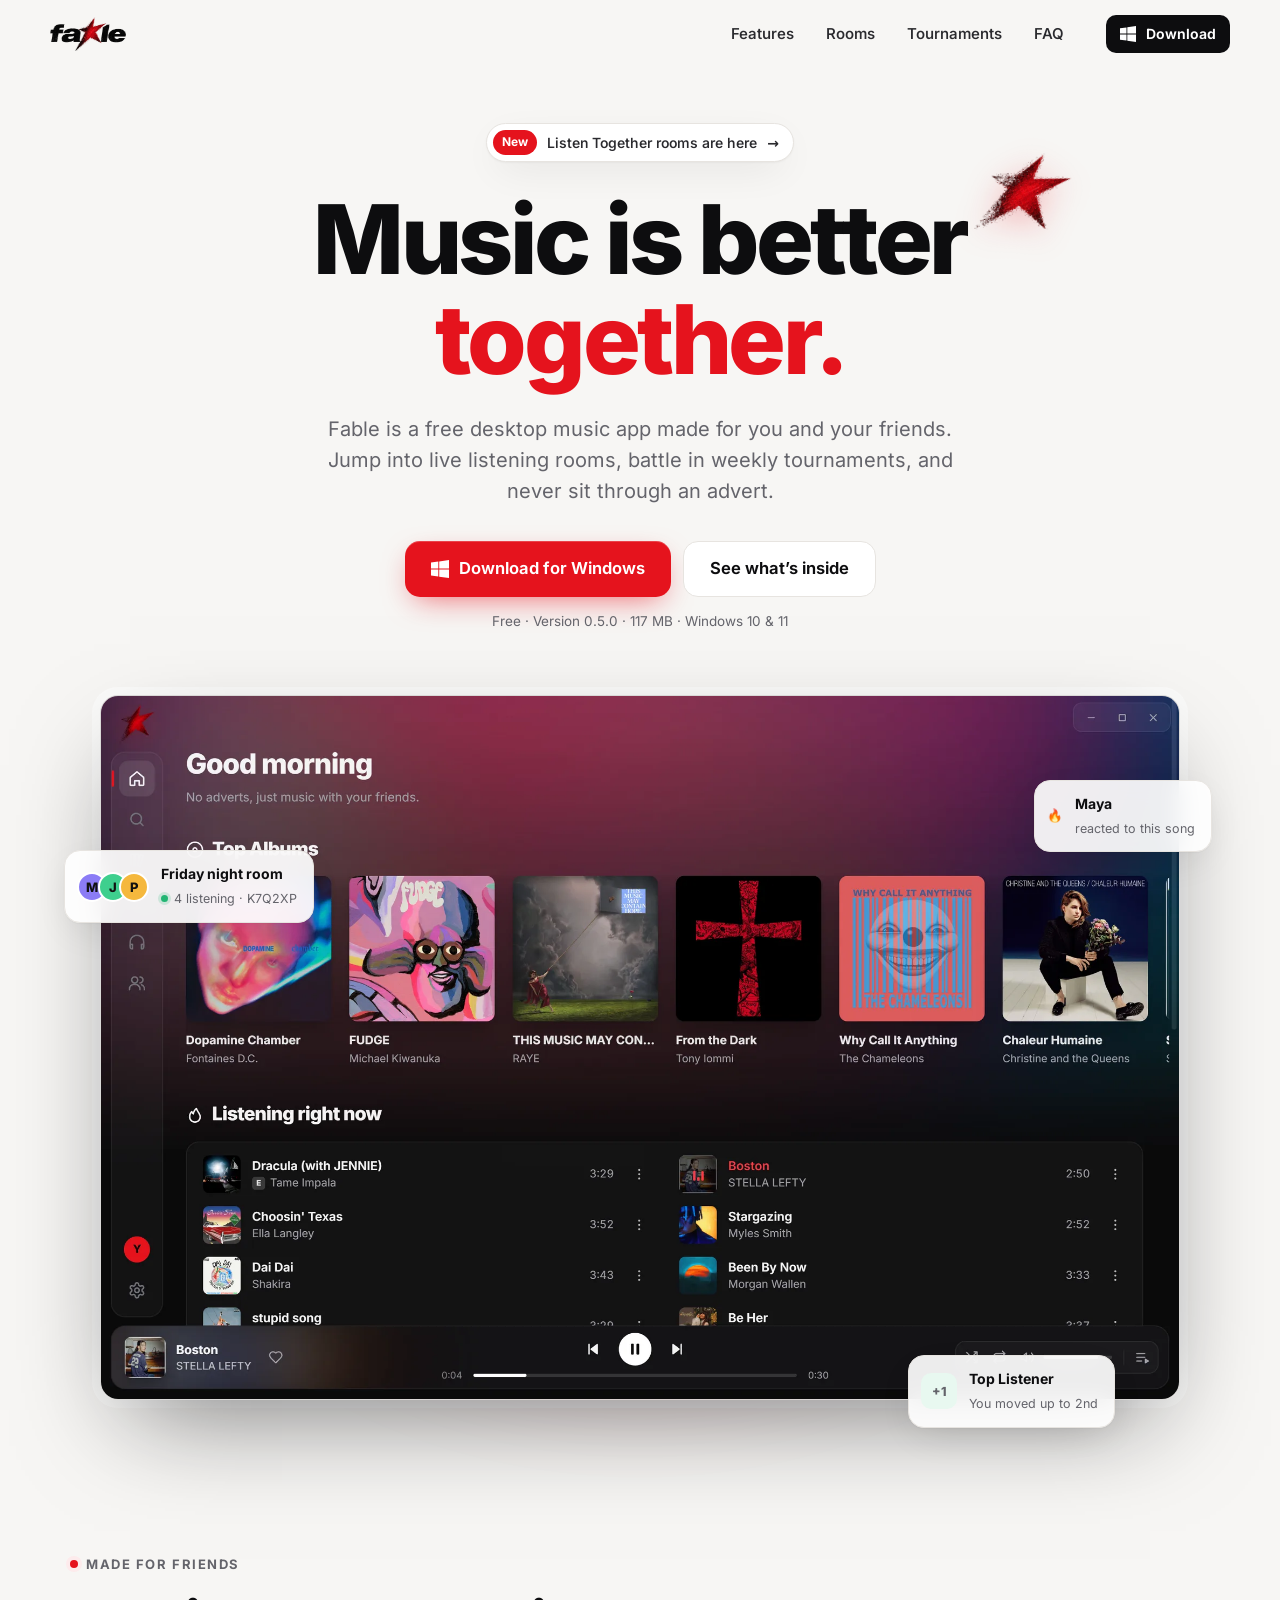
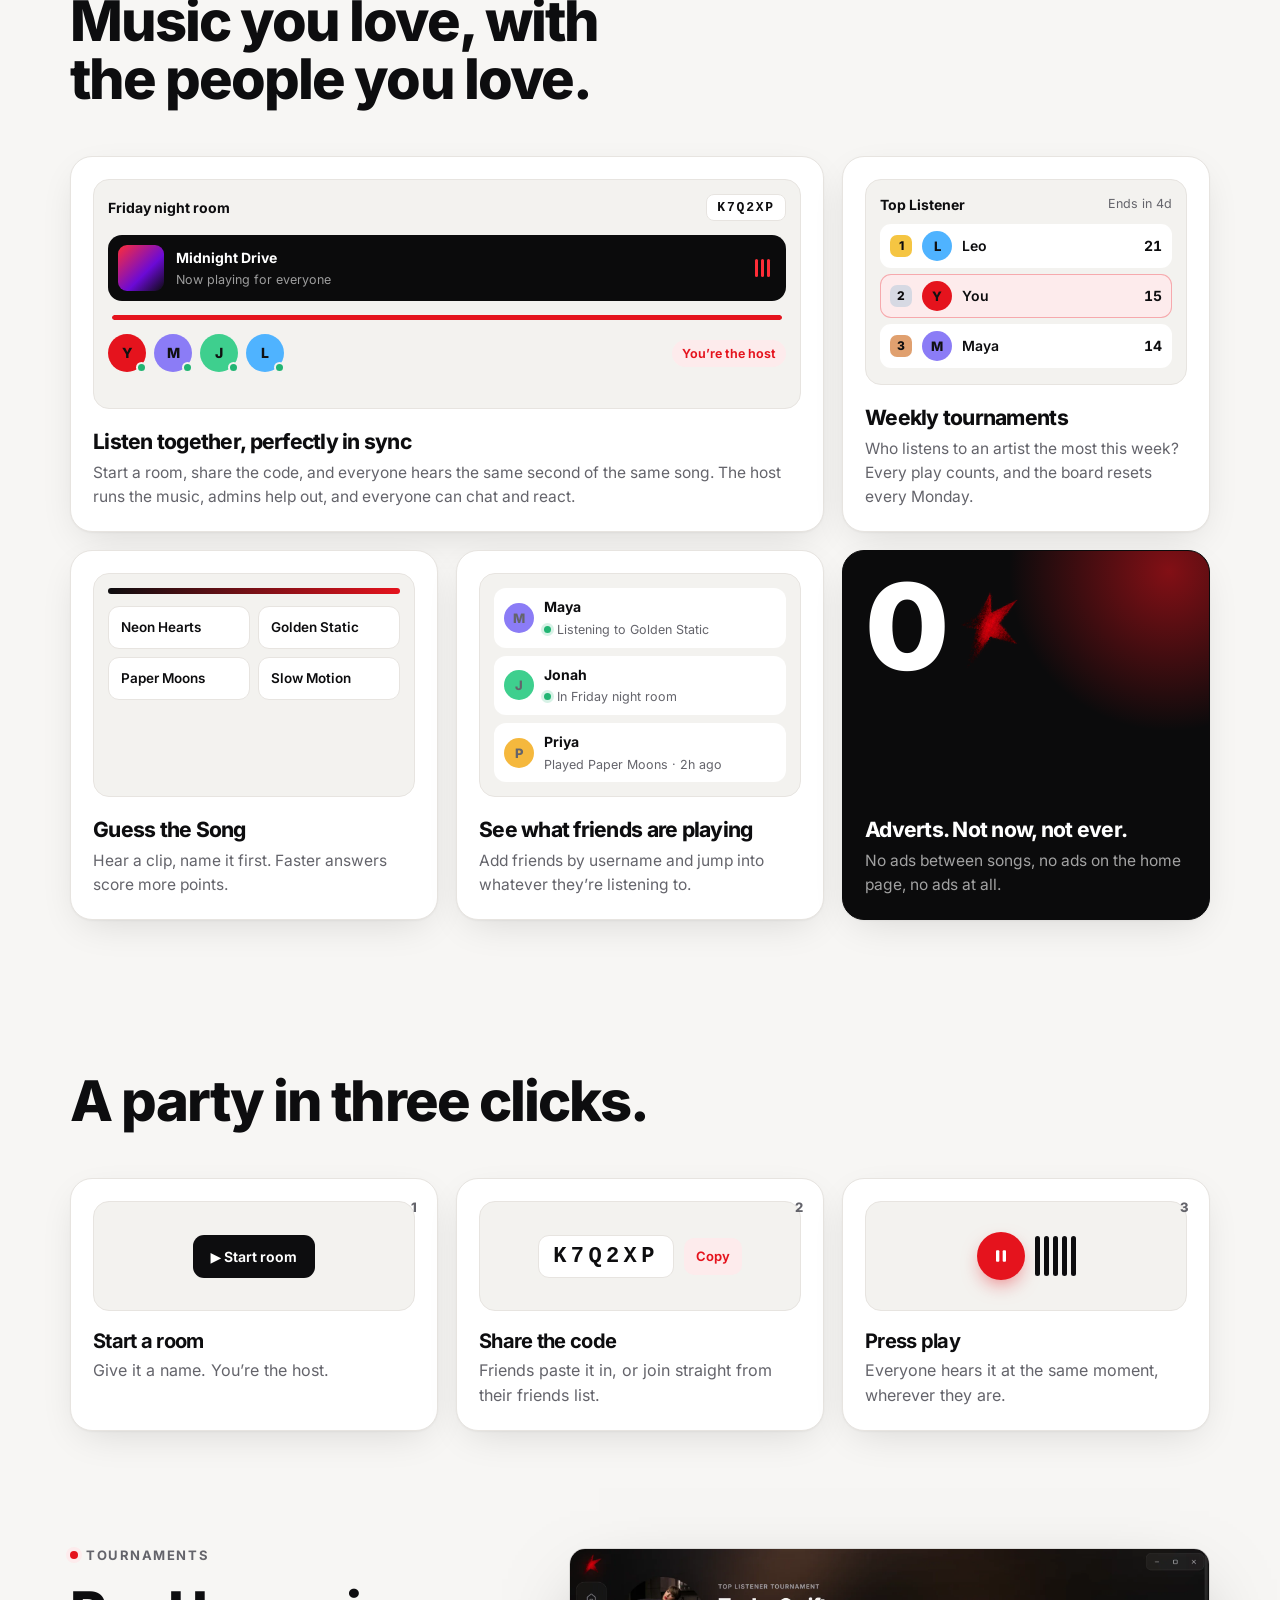
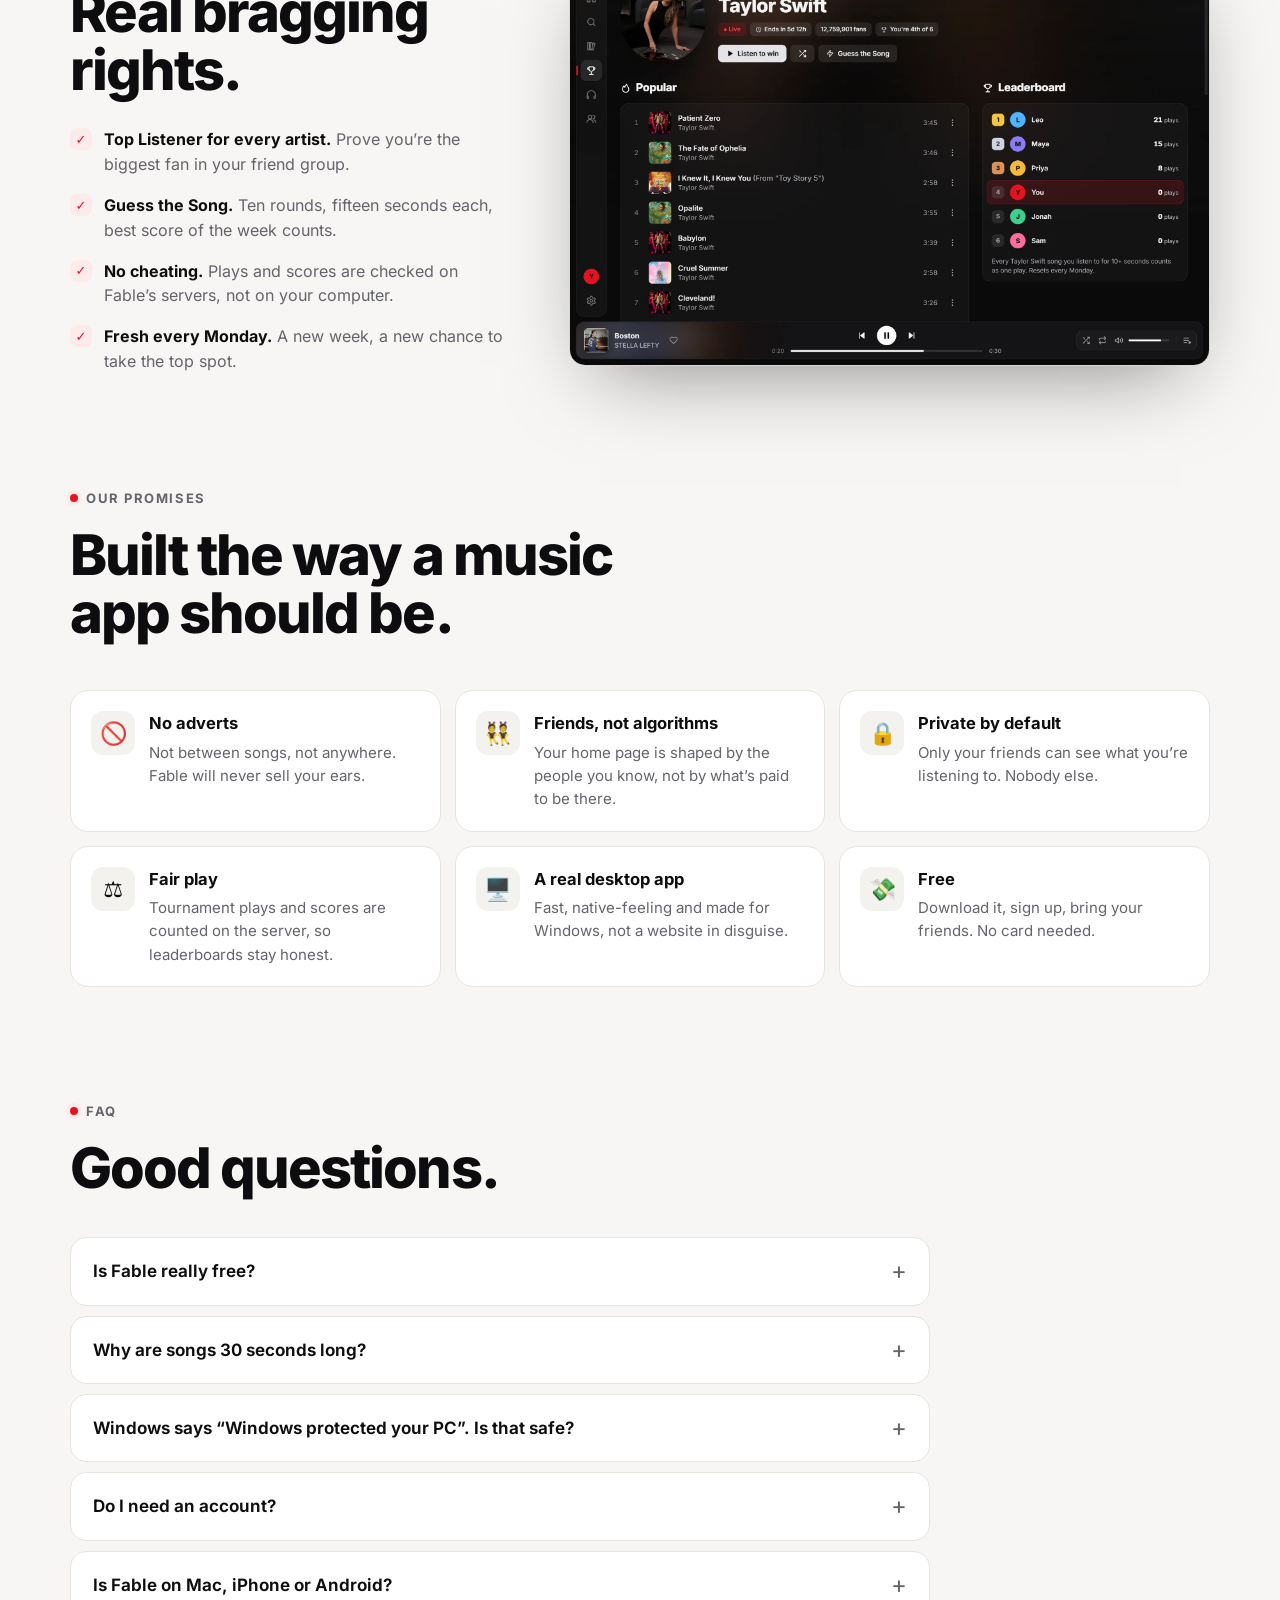
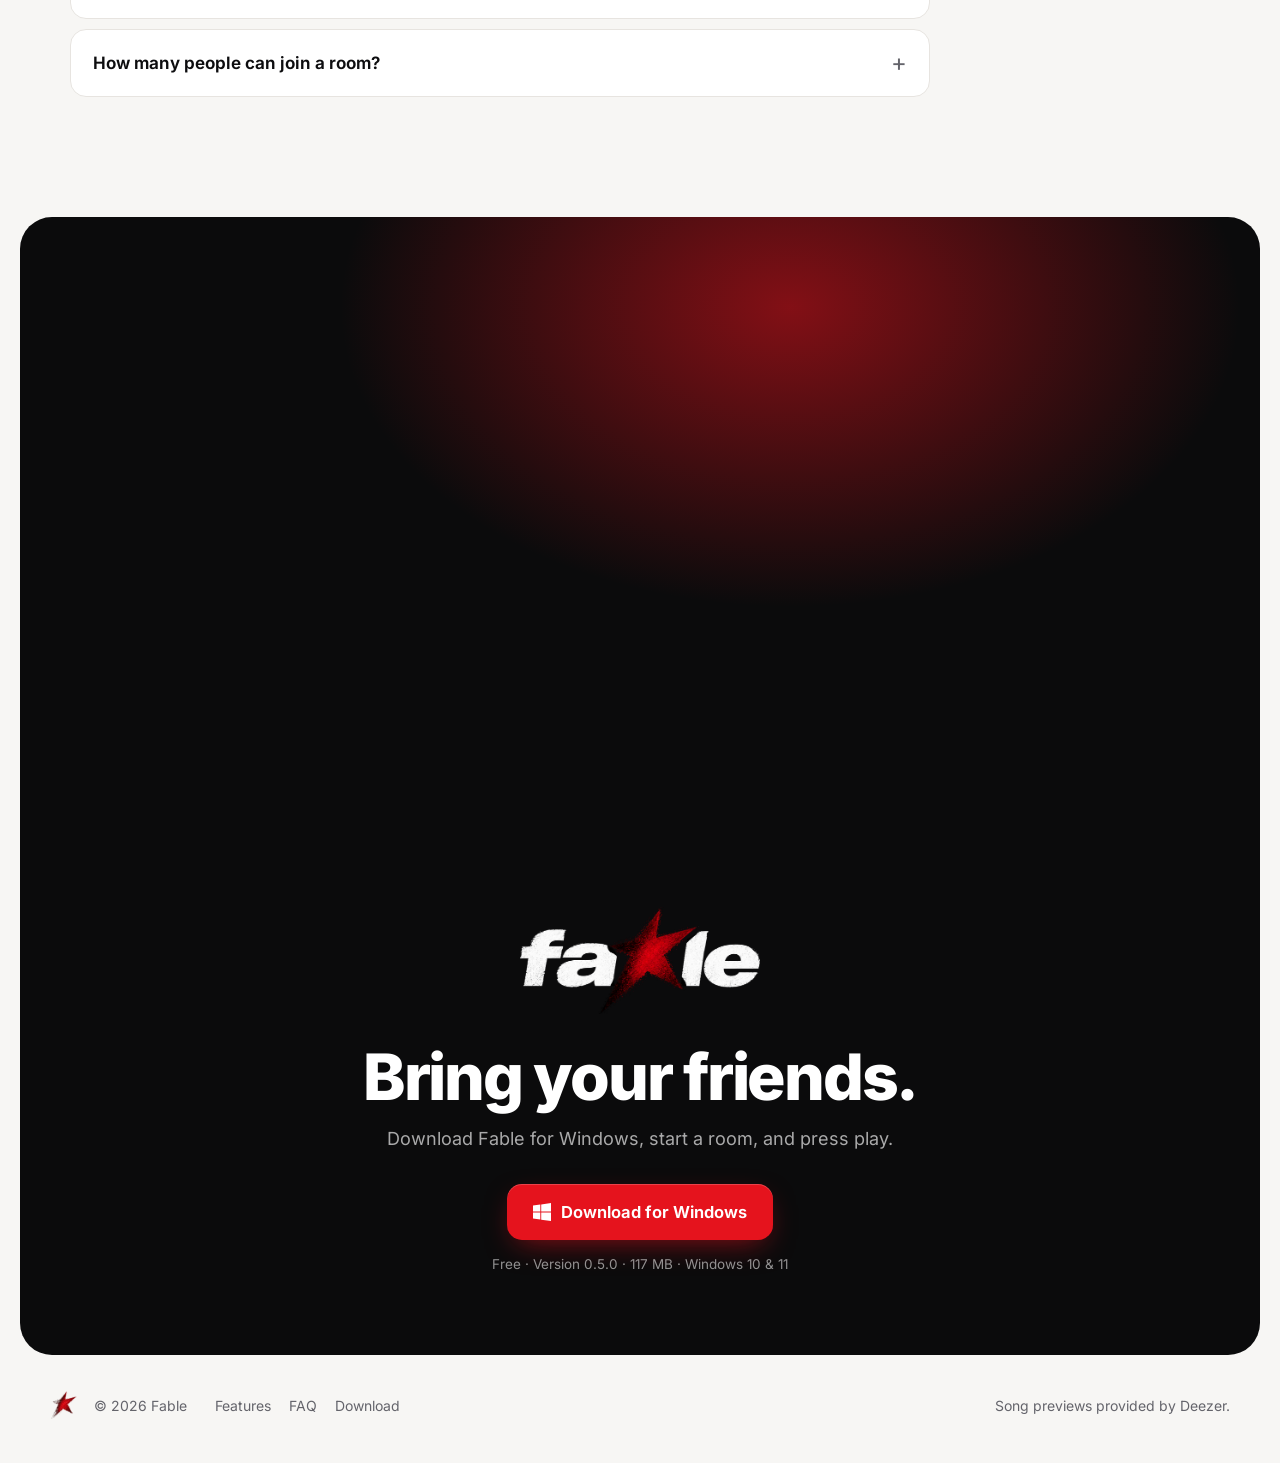
==== index.html @ b2e50bd2 "Add the Fable website A light, modern landing page with real app screenshots, animated feature cards" ====
<!doctype html>
<html lang="en">
<head>
  <meta charset="utf-8">
  <meta name="viewport" content="width=device-width, initial-scale=1">
  <title>Fable: music with your friends</title>
  <meta name="description" content="Fable is a free desktop music app for you and your friends. Live listening rooms, weekly tournaments, and no adverts. Ever.">
  <meta property="og:title" content="Fable: music with your friends">
  <meta property="og:description" content="Live listening rooms, weekly tournaments, and no adverts. Ever.">
  <meta property="og:image" content="assets/shots/home.webp">
  <meta name="theme-color" content="#f7f6f4">
  <link rel="icon" type="image/png" href="assets/favicon.png">
  <link rel="apple-touch-icon" href="assets/apple-touch-icon.png">
  <link rel="preload" href="fonts/inter-latin-wght-normal.woff2" as="font" type="font/woff2" crossorigin>
  <link rel="stylesheet" href="styles.css">
  <!-- Marks that scripts run, so sections can fade in without hiding them for everyone else. -->
  <script>document.documentElement.classList.add('js');</script>
</head>
<body>
  <header class="nav" id="nav">
    <div class="nav-inner">
      <a class="nav-logo" href="#top" aria-label="Fable home"><img src="assets/wordmark-dark.png" alt="Fable" width="96" height="43"></a>
      <nav class="nav-links" id="nav-links" aria-label="Main">
        <a href="#features">Features</a>
        <a href="#rooms">Rooms</a>
        <a href="#tournaments">Tournaments</a>
        <a href="#faq">FAQ</a>
      </nav>
      <a class="btn btn-dark btn-sm" href="#download" data-download>
        <svg class="win" viewBox="0 0 16 16" aria-hidden="true"><path d="M0 2.3 6.5 1.4v6.2H0zm7.3-1L16 0v7.6H7.3zM0 8.4h6.5v6.2L0 13.7zm7.3 0H16V16l-8.7-1.2z"/></svg>
        Download
      </a>
      <button class="nav-menu" id="nav-menu" aria-label="Menu" aria-expanded="false"><span></span><span></span></button>
    </div>
  </header>

  <main id="top">
    <!-- ============ Hero ============ -->
    <section class="hero">
      <a class="pill reveal" href="#rooms"><span class="pill-new">New</span> Listen Together rooms are here <span aria-hidden="true">→</span></a>
      <h1 class="reveal">Music is better<br><span class="hl">together.</span><img class="sticker" src="assets/star.png" alt=""></h1>
      <p class="lede reveal">Fable is a free desktop music app made for you and your friends. Jump into live listening rooms, battle in weekly tournaments, and never sit through an advert.</p>
      <div class="hero-cta reveal">
        <a class="btn btn-red btn-lg" href="#download" data-download>
          <svg class="win" viewBox="0 0 16 16" aria-hidden="true"><path d="M0 2.3 6.5 1.4v6.2H0zm7.3-1L16 0v7.6H7.3zM0 8.4h6.5v6.2L0 13.7zm7.3 0H16V16l-8.7-1.2z"/></svg>
          Download for Windows
        </a>
        <a class="btn btn-ghost btn-lg" href="#features">See what’s inside</a>
      </div>
      <p class="fine reveal" data-version>Free · Windows 10 &amp; 11</p>

      <div class="shot-wrap reveal">
        <div class="shot-glow" aria-hidden="true"></div>
        <img class="shot" src="assets/shots/home.webp" width="2000" height="1303" alt="The Fable app showing top albums, songs friends are listening to, and the player">
        <div class="float-card fc-room" aria-hidden="true">
          <div class="stack"><i style="--c:#8b7cf6">M</i><i style="--c:#3ecf8e">J</i><i style="--c:#f5b83d">P</i></div>
          <div><b>Friday night room</b><span><em class="dot"></em>4 listening · K7Q2XP</span></div>
        </div>
        <div class="float-card fc-react" aria-hidden="true"><span class="emoji">🔥</span><div><b>Maya</b><span>reacted to this song</span></div></div>
        <div class="float-card fc-play" aria-hidden="true"><span class="plus">+1</span><div><b>Top Listener</b><span>You moved up to 2nd</span></div></div>
      </div>
    </section>

    <!-- ============ Features ============ -->
    <section class="section" id="features">
      <p class="eyebrow reveal"><span class="eyebrow-dot"></span>Made for friends</p>
      <h2 class="reveal">Music you love, with the people you love.</h2>

      <div class="bento">
        <article class="card card-together reveal" id="rooms">
          <div class="mini mini-room">
            <div class="mr-top">
              <b>Friday night room</b>
              <span class="code-chip">K7Q2XP</span>
            </div>
            <div class="mr-now">
              <span class="cover"></span>
              <div><b>Midnight Drive</b><span>Now playing for everyone</span></div>
              <span class="eq" aria-hidden="true"><i></i><i></i><i></i></span>
            </div>
            <div class="mr-bar"><i></i></div>
            <div class="mr-people">
              <span class="av" style="--c:#e5131d">Y<em></em></span>
              <span class="av" style="--c:#8b7cf6">M<em></em></span>
              <span class="av" style="--c:#3ecf8e">J<em></em></span>
              <span class="av" style="--c:#4fb3ff">L<em></em></span>
              <span class="mr-host">You’re the host</span>
            </div>
            <div class="emoji-stream" id="emoji-stream" aria-hidden="true"></div>
          </div>
          <h3>Listen together, perfectly in sync</h3>
          <p>Start a room, share the code, and everyone hears the same second of the same song. The host runs the music, admins help out, and everyone can chat and react.</p>
        </article>

        <article class="card reveal" id="tournaments">
          <div class="mini mini-board">
            <div class="mb-head"><b>Top Listener</b><span>Ends in 4d</span></div>
            <ol>
              <li><span class="rk r1">1</span><span class="av sm" style="--c:#4fb3ff">L</span>Leo<b>21</b></li>
              <li class="me"><span class="rk r2">2</span><span class="av sm" style="--c:#e5131d">Y</span>You<b id="my-plays">15</b></li>
              <li><span class="rk r3">3</span><span class="av sm" style="--c:#8b7cf6">M</span>Maya<b>14</b></li>
            </ol>
          </div>
          <h3>Weekly tournaments</h3>
          <p>Who listens to an artist the most this week? Every play counts, and the board resets every Monday.</p>
        </article>

        <article class="card reveal">
          <div class="mini mini-guess">
            <div class="mg-timer"><i></i></div>
            <div class="mg-grid">
              <span>Neon Hearts</span><span class="correct">Golden Static</span><span>Paper Moons</span><span>Slow Motion</span>
            </div>
          </div>
          <h3>Guess the Song</h3>
          <p>Hear a clip, name it first. Faster answers score more points.</p>
        </article>

        <article class="card reveal">
          <div class="mini mini-friends">
            <div class="mf"><span class="av sm" style="--c:#8b7cf6">M</span><div><b>Maya</b><span><em class="dot"></em>Listening to Golden Static</span></div></div>
            <div class="mf"><span class="av sm" style="--c:#3ecf8e">J</span><div><b>Jonah</b><span><em class="dot"></em>In Friday night room</span></div></div>
            <div class="mf"><span class="av sm" style="--c:#f5b83d">P</span><div><b>Priya</b><span>Played Paper Moons · 2h ago</span></div></div>
          </div>
          <h3>See what friends are playing</h3>
          <p>Add friends by username and jump into whatever they’re listening to.</p>
        </article>

        <article class="card card-dark reveal">
          <div class="zero"><span>0</span><img src="assets/star.png" alt=""></div>
          <h3>Adverts. Not now, not ever.</h3>
          <p>No ads between songs, no ads on the home page, no ads at all.</p>
        </article>
      </div>
    </section>

    <!-- ============ How rooms work ============ -->
    <section class="section steps-section">
      <p class="eyebrow reveal"><span class="eyebrow-dot"></span>Listen Together</p>
      <h2 class="reveal">A party in three clicks.</h2>
      <div class="steps">
        <div class="step reveal">
          <span class="step-n">1</span>
          <div class="step-ui"><span class="fake-btn">▶ Start room</span></div>
          <h3>Start a room</h3>
          <p>Give it a name. You’re the host.</p>
        </div>
        <div class="step reveal">
          <span class="step-n">2</span>
          <div class="step-ui"><span class="fake-code">K7Q2XP</span><span class="fake-copy">Copy</span></div>
          <h3>Share the code</h3>
          <p>Friends paste it in, or join straight from their friends list.</p>
        </div>
        <div class="step reveal">
          <span class="step-n">3</span>
          <div class="step-ui"><span class="fake-play"><svg viewBox="0 0 24 24" aria-hidden="true"><rect x="6" y="5" width="4" height="14" rx="1.2"/><rect x="14" y="5" width="4" height="14" rx="1.2"/></svg></span><span class="fake-wave"><i></i><i></i><i></i><i></i><i></i></span></div>
          <h3>Press play</h3>
          <p>Everyone hears it at the same moment, wherever they are.</p>
        </div>
      </div>
    </section>

    <!-- ============ Tournament showcase ============ -->
    <section class="section showcase">
      <div class="showcase-text reveal">
        <p class="eyebrow"><span class="eyebrow-dot"></span>Tournaments</p>
        <h2>Real bragging rights.</h2>
        <ul class="ticks">
          <li><b>Top Listener for every artist.</b> Prove you’re the biggest fan in your friend group.</li>
          <li><b>Guess the Song.</b> Ten rounds, fifteen seconds each, best score of the week counts.</li>
          <li><b>No cheating.</b> Plays and scores are checked on Fable’s servers, not on your computer.</li>
          <li><b>Fresh every Monday.</b> A new week, a new chance to take the top spot.</li>
        </ul>
      </div>
      <div class="showcase-shot reveal">
        <img src="assets/shots/tournament.webp" width="2000" height="1303" loading="lazy" alt="A Top Listener tournament in Fable with a leaderboard of friends">
      </div>
    </section>

    <!-- ============ Promises ============ -->
    <section class="section">
      <p class="eyebrow reveal"><span class="eyebrow-dot"></span>Our promises</p>
      <h2 class="reveal">Built the way a music app should be.</h2>
      <div class="promises">
        <div class="promise reveal"><span class="pi">🚫</span><div><b>No adverts</b><p>Not between songs, not anywhere. Fable will never sell your ears.</p></div></div>
        <div class="promise reveal"><span class="pi">👯</span><div><b>Friends, not algorithms</b><p>Your home page is shaped by the people you know, not by what’s paid to be there.</p></div></div>
        <div class="promise reveal"><span class="pi">🔒</span><div><b>Private by default</b><p>Only your friends can see what you’re listening to. Nobody else.</p></div></div>
        <div class="promise reveal"><span class="pi">⚖️</span><div><b>Fair play</b><p>Tournament plays and scores are counted on the server, so leaderboards stay honest.</p></div></div>
        <div class="promise reveal"><span class="pi">🖥️</span><div><b>A real desktop app</b><p>Fast, native-feeling and made for Windows, not a website in disguise.</p></div></div>
        <div class="promise reveal"><span class="pi">💸</span><div><b>Free</b><p>Download it, sign up, bring your friends. No card needed.</p></div></div>
      </div>
    </section>

    <!-- ============ FAQ ============ -->
    <section class="section faq" id="faq">
      <p class="eyebrow reveal"><span class="eyebrow-dot"></span>FAQ</p>
      <h2 class="reveal">Good questions.</h2>
      <div class="faq-list reveal">
        <details>
          <summary>Is Fable really free?</summary>
          <p>Yes. Fable is free to download and use, and it has no adverts.</p>
        </details>
        <details>
          <summary>Why are songs 30 seconds long?</summary>
          <p>Right now Fable plays official 30-second previews, which apps are allowed to stream for free. Full-length songs need a licensing partner, and that’s on our roadmap. Everything you do in Fable today (rooms, tournaments, friends) will work the same with full songs.</p>
        </details>
        <details>
          <summary>Windows says “Windows protected your PC”. Is that safe?</summary>
          <p>That message appears for new apps that haven’t bought a code-signing certificate yet. Click <b>More info</b>, then <b>Run anyway</b> to install Fable.</p>
        </details>
        <details>
          <summary>Do I need an account?</summary>
          <p>You can look around offline with demo friends, but you’ll need a free account to add real friends, join rooms and appear on leaderboards.</p>
        </details>
        <details>
          <summary>Is Fable on Mac, iPhone or Android?</summary>
          <p>Not yet. Fable is Windows-only for now. Other platforms may come later.</p>
        </details>
        <details>
          <summary>How many people can join a room?</summary>
          <p>Up to 50. The host can make people admins, and the room can vote someone in as admin too.</p>
        </details>
      </div>
    </section>

    <!-- ============ Download ============ -->
    <section class="cta" id="download">
      <div class="cta-glow" aria-hidden="true"></div>
      <img class="cta-logo reveal" src="assets/wordmark.png" alt="Fable" width="280" height="125">
      <h2 class="reveal">Bring your friends.</h2>
      <p class="reveal">Download Fable for Windows, start a room, and press play.</p>
      <a class="btn btn-red btn-lg reveal" href="#download" data-download>
        <svg class="win" viewBox="0 0 16 16" aria-hidden="true"><path d="M0 2.3 6.5 1.4v6.2H0zm7.3-1L16 0v7.6H7.3zM0 8.4h6.5v6.2L0 13.7zm7.3 0H16V16l-8.7-1.2z"/></svg>
        Download for Windows
      </a>
      <p class="fine light reveal" data-version>Free · Windows 10 &amp; 11</p>
    </section>
  </main>

  <footer class="footer">
    <div class="footer-inner">
      <img src="assets/star.png" alt="" width="28" height="28">
      <span>© 2026 Fable</span>
      <nav aria-label="Footer">
        <a href="#features">Features</a>
        <a href="#faq">FAQ</a>
        <a href="#download">Download</a>
      </nav>
      <span class="footer-note">Song previews provided by Deezer.</span>
    </div>
  </footer>

  <div class="toast" id="toast" role="status" aria-live="polite"></div>
  <script src="script.js"></script>
</body>
</html>
---- styles.css ----
@font-face { font-family: "Inter"; font-weight: 100 900; font-display: swap; src: url("fonts/inter-latin-wght-normal.woff2") format("woff2"); unicode-range: U+0000-00FF, U+0131, U+0152-0153, U+02BB-02BC, U+02C6, U+02DA, U+02DC, U+0304, U+0308, U+0329, U+2000-206F, U+20AC, U+2122, U+2191, U+2193, U+2212, U+2215, U+FEFF, U+FFFD; }
@font-face { font-family: "Inter"; font-weight: 100 900; font-display: swap; src: url("fonts/inter-latin-ext-wght-normal.woff2") format("woff2"); unicode-range: U+0100-02BA, U+02BD-02C5, U+02C7-02CC, U+02CE-02D7, U+02DD-02FF, U+1E00-1E9F, U+2020, U+20A0-20AB, U+20AD-20C0, U+2113, U+2C60-2C7F, U+A720-A7FF; }

:root {
  --bg: #f7f6f4;
  --surface: #ffffff;
  --ink: #0d0d0f;
  --ink-2: #2a2a2e;
  --muted: #64646b;
  --line: #e7e4e0;
  --red: #e5131d;
  --red-hi: #ff2d37;
  --red-soft: #fdebec;
  --green: #22b573;
  --dark: #0b0b0c;
  --radius: 22px;
  --wrap: 1180px;
  --shadow: 0 1px 2px rgba(13, 13, 15, .04), 0 12px 40px -12px rgba(13, 13, 15, .14);
}

* { box-sizing: border-box; }
html { scroll-behavior: smooth; scroll-padding-top: 90px; }
body {
  margin: 0;
  background: var(--bg);
  color: var(--ink);
  font: 16px/1.55 Inter, "Segoe UI", system-ui, sans-serif;
  font-feature-settings: "cv11", "ss01";
  -webkit-font-smoothing: antialiased;
  overflow-x: hidden;
}
img { display: block; max-width: 100%; height: auto; }
a { color: inherit; text-decoration: none; }
h1, h2, h3 { margin: 0; letter-spacing: -0.035em; line-height: 1.04; text-wrap: balance; }
p { margin: 0; }

/* ============ Buttons ============ */

.btn {
  display: inline-flex; align-items: center; justify-content: center; gap: 10px;
  height: 44px; padding: 0 20px; border-radius: 12px; font-weight: 650; font-size: 15px; white-space: nowrap;
  transition: transform .15s ease, background .15s, box-shadow .15s, color .15s;
}
.btn:active { transform: scale(.97); }
.btn-lg { height: 56px; padding: 0 26px; border-radius: 15px; font-size: 16.5px; }
.btn-sm { height: 38px; padding: 0 14px; border-radius: 10px; font-size: 14px; }
.btn-red { background: var(--red); color: #fff; box-shadow: 0 10px 30px -10px rgba(229, 19, 29, .65), inset 0 1px 0 rgba(255, 255, 255, .2); }
.btn-red:hover { background: var(--red-hi); transform: translateY(-1px); box-shadow: 0 16px 36px -12px rgba(229, 19, 29, .75), inset 0 1px 0 rgba(255, 255, 255, .2); }
.btn-dark { background: var(--ink); color: #fff; }
.btn-dark:hover { background: #26262b; }
.btn-ghost { background: var(--surface); border: 1px solid var(--line); color: var(--ink); }
.btn-ghost:hover { border-color: #cfcbc6; transform: translateY(-1px); }
.win { width: 16px; height: 16px; fill: currentColor; flex: none; }
.btn-lg .win { width: 18px; height: 18px; }

/* ============ Nav ============ */

.nav { position: sticky; top: 0; z-index: 50; padding: 14px 20px; transition: background .25s, box-shadow .25s; }
.nav.scrolled { background: rgba(247, 246, 244, .78); backdrop-filter: saturate(1.6) blur(16px); box-shadow: 0 1px 0 var(--line); }
.nav-inner { max-width: var(--wrap); margin: 0 auto; display: flex; align-items: center; gap: 28px; }
.nav-logo img { height: 34px; width: auto; }
.nav-links { display: flex; gap: 4px; margin-left: auto; }
.nav-links a { padding: 8px 14px; border-radius: 10px; font-size: 15px; font-weight: 550; color: var(--ink-2); transition: background .15s; }
.nav-links a:hover { background: rgba(13, 13, 15, .06); }
.nav-menu { display: none; width: 40px; height: 40px; border: 0; border-radius: 10px; background: none; cursor: pointer; flex-direction: column; justify-content: center; align-items: center; gap: 5px; }
.nav-menu span { width: 18px; height: 2px; border-radius: 2px; background: var(--ink); transition: transform .2s; }
.nav-menu[aria-expanded="true"] span:first-child { transform: translateY(3.5px) rotate(45deg); }
.nav-menu[aria-expanded="true"] span:last-child { transform: translateY(-3.5px) rotate(-45deg); }

/* ============ Hero ============ */

.hero { max-width: var(--wrap); margin: 0 auto; padding: 56px 20px 40px; text-align: center; }
.pill { display: inline-flex; align-items: center; gap: 10px; padding: 6px 14px 6px 6px; border-radius: 99px; background: var(--surface); border: 1px solid var(--line); font-size: 14px; font-weight: 550; color: var(--ink-2); box-shadow: var(--shadow); transition: transform .15s; }
.pill:hover { transform: translateY(-1px); }
.pill-new { background: var(--red); color: #fff; font-size: 12px; font-weight: 700; padding: 3px 9px; border-radius: 99px; }
/* display: table shrink-wraps the headline (for the sticker) while keeping it on its own line. */
.hero h1 { position: relative; display: table; margin: 28px auto 0; font-size: clamp(46px, 8vw, 96px); font-weight: 820; }
.hl { color: var(--red); }
.sticker { position: absolute; width: clamp(54px, 7vw, 92px); right: clamp(-104px, -8vw, -50px); top: -40px; transform: rotate(14deg); animation: bob 5s ease-in-out infinite; filter: drop-shadow(0 8px 16px rgba(229, 19, 29, .3)); }
@keyframes bob { 50% { transform: rotate(4deg) translateY(-8px); } }
.lede { max-width: 640px; margin: 24px auto 0; font-size: clamp(17px, 2vw, 20px); color: var(--muted); }
.hero-cta { display: flex; justify-content: center; gap: 12px; flex-wrap: wrap; margin-top: 34px; }
.fine { margin-top: 14px; font-size: 13.5px; color: var(--muted); }
.fine.light { color: rgba(255, 255, 255, .55); }

.shot-wrap { position: relative; margin: 64px auto 0; max-width: 1080px; }
.shot-glow { position: absolute; inset: 8% 6% -4%; background: radial-gradient(closest-side, rgba(229, 19, 29, .45), rgba(229, 19, 29, 0)); filter: blur(40px); z-index: -1; }
.shot { width: 100%; border-radius: 18px; border: 1px solid rgba(13, 13, 15, .12); box-shadow: 0 40px 100px -30px rgba(13, 13, 15, .55), 0 0 0 8px rgba(255, 255, 255, .6); }

.float-card { position: absolute; display: flex; align-items: center; gap: 12px; padding: 12px 16px 12px 12px; border-radius: 16px; background: rgba(255, 255, 255, .92); backdrop-filter: blur(12px); border: 1px solid var(--line); box-shadow: var(--shadow); text-align: left; animation: hover 6s ease-in-out infinite; }
.float-card b { display: block; font-size: 14px; }
.float-card span { font-size: 12.5px; color: var(--muted); }
.fc-room { left: -36px; top: 22%; }
.fc-react { right: -32px; top: 12%; animation-delay: -2s; }
.fc-play { right: 6%; bottom: -28px; animation-delay: -4s; }
@keyframes hover { 50% { transform: translateY(-10px); } }
.stack { display: flex; }
.stack i { width: 30px; height: 30px; border-radius: 50%; background: var(--c); color: #111; display: grid; place-items: center; font: 800 13px Inter, sans-serif; font-style: normal; border: 2px solid #fff; }
.stack i + i { margin-left: -9px; }
.emoji { font-size: 26px; }
.plus { width: 36px; height: 36px; border-radius: 10px; display: grid; place-items: center; background: #e8f8f0; color: var(--green); font-weight: 800; font-size: 14px; }
.dot { display: inline-block; width: 7px; height: 7px; border-radius: 50%; background: var(--green); margin-right: 6px; vertical-align: 1px; box-shadow: 0 0 0 3px rgba(34, 181, 115, .18); }

/* ============ Sections ============ */

.section { max-width: var(--wrap); margin: 0 auto; padding: 110px 20px 0; }
.eyebrow { display: inline-flex; align-items: center; gap: 8px; font-size: 13px; font-weight: 700; text-transform: uppercase; letter-spacing: .12em; color: var(--muted); margin-bottom: 18px; }
.eyebrow-dot { width: 8px; height: 8px; border-radius: 50%; background: var(--red); box-shadow: 0 0 0 4px var(--red-soft); }
.section h2 { font-size: clamp(34px, 5vw, 56px); font-weight: 800; max-width: 860px; }

/* Bento grid */
.bento { display: grid; grid-template-columns: repeat(3, 1fr); gap: 18px; margin-top: 48px; }
.card { position: relative; display: flex; flex-direction: column; padding: 22px; border-radius: var(--radius); background: var(--surface); border: 1px solid var(--line); box-shadow: var(--shadow); overflow: hidden; }
.card h3 { font-size: 21px; font-weight: 750; margin-top: auto; padding-top: 22px; }
.card p { color: var(--muted); margin-top: 8px; font-size: 15.5px; }
.card-together { grid-column: span 2; grid-row: span 1; }
.card-dark { background: var(--dark); border-color: var(--dark); color: #fff; }
.card-dark p { color: rgba(255, 255, 255, .62); }
.card-dark::before { content: ""; position: absolute; width: 320px; height: 320px; right: -120px; top: -140px; background: radial-gradient(closest-side, rgba(229, 19, 29, .55), transparent); }

/* `flex: 1` lets the illustration fill its card so the text lines up across a row. */
.mini { position: relative; flex: 1; border-radius: 16px; background: #f3f2ef; border: 1px solid var(--line); padding: 14px; font-size: 14px; }
.av { width: 38px; height: 38px; border-radius: 50%; background: var(--c); display: inline-grid; place-items: center; font-weight: 800; color: #111; position: relative; flex: none; }
.av.sm { width: 30px; height: 30px; font-size: 13px; }
.av em { position: absolute; right: -1px; bottom: -1px; width: 11px; height: 11px; border-radius: 50%; background: var(--green); border: 2px solid #f3f2ef; }

/* Room mini */
.mini-room { min-height: 230px; overflow: hidden; }
.mr-top { display: flex; justify-content: space-between; align-items: center; }
.code-chip { font: 700 13px ui-monospace, "Cascadia Mono", Consolas, monospace; letter-spacing: .14em; padding: 5px 10px; border-radius: 8px; background: var(--surface); border: 1px solid var(--line); }
.mr-now { display: flex; align-items: center; gap: 12px; margin-top: 14px; padding: 10px; border-radius: 14px; background: var(--dark); color: #fff; }
.mr-now .cover { width: 46px; height: 46px; border-radius: 9px; background: linear-gradient(135deg, #ff2d37, #6b0ad6 60%, #0b0b0c); flex: none; }
.mr-now div { flex: 1; min-width: 0; }
.mr-now b { display: block; }
.mr-now span { font-size: 12.5px; color: rgba(255, 255, 255, .6); }
.eq { display: flex; align-items: flex-end; gap: 3px; height: 18px; margin-right: 6px; }
.eq i { width: 3px; height: 100%; border-radius: 2px; background: var(--red-hi); transform-origin: bottom; animation: eq 1s ease-in-out infinite; }
.eq i:nth-child(2) { animation-delay: -.35s; }
.eq i:nth-child(3) { animation-delay: -.7s; }
@keyframes eq { 0%, 100% { transform: scaleY(.3); } 50% { transform: scaleY(1); } }
.mr-bar { height: 5px; border-radius: 99px; background: #e2dfdb; margin: 14px 4px; overflow: hidden; }
.mr-bar i { display: block; height: 100%; background: var(--red); border-radius: inherit; animation: progress 12s linear infinite; }
@keyframes progress { from { width: 4%; } to { width: 100%; } }
.mr-people { display: flex; align-items: center; gap: 8px; }
.mr-host { margin-left: auto; white-space: nowrap; font-size: 12.5px; font-weight: 650; color: var(--red); background: var(--red-soft); padding: 4px 10px; border-radius: 99px; }
.emoji-stream { position: absolute; inset: 0; pointer-events: none; }
.emoji-stream span { position: absolute; bottom: 10px; font-size: 26px; animation: rise 2.6s ease-out forwards; }
@keyframes rise {
  0% { transform: translate(0, 0) scale(.5); opacity: 0; }
  15% { opacity: 1; transform: translate(0, -24px) scale(1.15); }
  100% { transform: translate(var(--dx), -190px) scale(1); opacity: 0; }
}

/* Leaderboard mini */
.mb-head { display: flex; justify-content: space-between; margin-bottom: 8px; }
.mb-head span { font-size: 12.5px; color: var(--muted); }
.mini-board ol { list-style: none; margin: 0; padding: 0; display: flex; flex-direction: column; gap: 6px; }
.mini-board li { display: flex; align-items: center; gap: 10px; padding: 7px 10px; border-radius: 11px; background: var(--surface); font-weight: 600; }
.mini-board li b { margin-left: auto; font-variant-numeric: tabular-nums; }
.mini-board li.me { background: var(--red-soft); box-shadow: inset 0 0 0 1px rgba(229, 19, 29, .3); }
.rk { width: 22px; height: 22px; border-radius: 7px; display: grid; place-items: center; font-size: 12px; font-weight: 800; }
.r1 { background: #f5c542; } .r2 { background: #d6d9e3; } .r3 { background: #e0a06f; }
.bump { animation: bump .5s ease-out; }
@keyframes bump { 40% { transform: scale(1.35); color: var(--red); } }

/* Guess mini */
.mg-timer { height: 6px; border-radius: 99px; background: #e2dfdb; overflow: hidden; margin-bottom: 12px; }
.mg-timer i { display: block; height: 100%; background: linear-gradient(90deg, var(--ink), var(--red)); animation: timer 5s linear infinite; }
@keyframes timer { from { width: 100%; } to { width: 0; } }
.mg-grid { display: grid; grid-template-columns: 1fr 1fr; gap: 8px; }
.mg-grid span { padding: 10px 12px; border-radius: 11px; background: var(--surface); border: 1.5px solid var(--line); font-weight: 600; font-size: 13.5px; white-space: nowrap; overflow: hidden; text-overflow: ellipsis; }
.mg-grid .correct { animation: correct 5s step-end infinite; }
@keyframes correct { 0% { border-color: var(--line); background: var(--surface); } 60% { border-color: var(--green); background: #e8f8f0; } }

/* Friends mini */
.mini-friends { display: flex; flex-direction: column; gap: 8px; }
.mf { display: flex; align-items: center; gap: 10px; padding: 8px 10px; border-radius: 12px; background: var(--surface); }
.mf b { display: block; font-size: 14px; }
.mf span { font-size: 12.5px; color: var(--muted); }

/* No adverts */
.zero { position: relative; display: flex; align-items: center; gap: 14px; }
.zero span { font-size: 120px; font-weight: 850; letter-spacing: -0.06em; line-height: .9; }
.zero img { width: 70px; transform: rotate(-12deg); }

/* ============ Steps ============ */

.steps { display: grid; grid-template-columns: repeat(3, 1fr); gap: 18px; margin-top: 48px; }
.step { position: relative; padding: 22px; border-radius: var(--radius); background: var(--surface); border: 1px solid var(--line); box-shadow: var(--shadow); }
.step-n { position: absolute; top: 18px; right: 20px; font-size: 13px; font-weight: 800; color: var(--muted); }
.step h3 { font-size: 20px; margin-top: 20px; }
.step p { margin-top: 6px; color: var(--muted); }
.step-ui { height: 110px; border-radius: 16px; background: #f3f2ef; border: 1px solid var(--line); display: flex; align-items: center; justify-content: center; gap: 10px; }
.fake-btn { padding: 11px 18px; border-radius: 11px; background: var(--ink); color: #fff; font-weight: 650; font-size: 14px; }
.fake-code { font: 700 22px ui-monospace, "Cascadia Mono", Consolas, monospace; letter-spacing: .2em; padding: 8px 14px; border-radius: 11px; background: var(--surface); border: 1px solid var(--line); }
.fake-copy { font-size: 13px; font-weight: 650; padding: 8px 12px; border-radius: 10px; background: var(--red-soft); color: var(--red); }
.fake-play { width: 48px; height: 48px; border-radius: 50%; background: var(--red); display: grid; place-items: center; box-shadow: 0 8px 20px -6px rgba(229, 19, 29, .6); }
.fake-play svg { width: 20px; height: 20px; fill: #fff; }
.fake-wave { display: flex; align-items: center; gap: 4px; height: 40px; }
.fake-wave i { width: 5px; height: 100%; border-radius: 3px; background: var(--ink); animation: eq 1.1s ease-in-out infinite; }
.fake-wave i:nth-child(2) { animation-delay: -.2s; } .fake-wave i:nth-child(3) { animation-delay: -.5s; }
.fake-wave i:nth-child(4) { animation-delay: -.8s; } .fake-wave i:nth-child(5) { animation-delay: -.35s; }

/* ============ Showcase ============ */

.showcase { display: grid; grid-template-columns: minmax(0, .9fr) minmax(0, 1.3fr); gap: 56px; align-items: center; }
.ticks { list-style: none; margin: 28px 0 0; padding: 0; display: flex; flex-direction: column; gap: 16px; }
.ticks li { position: relative; padding-left: 34px; color: var(--muted); }
.ticks li b { color: var(--ink); }
.ticks li::before { content: "✓"; position: absolute; left: 0; top: 1px; width: 22px; height: 22px; border-radius: 7px; display: grid; place-items: center; background: var(--red-soft); color: var(--red); font-weight: 800; font-size: 13px; }
.showcase-shot img { border-radius: 16px; border: 1px solid rgba(13, 13, 15, .12); box-shadow: 0 30px 80px -30px rgba(13, 13, 15, .5); }

/* ============ Promises ============ */

.promises { display: grid; grid-template-columns: repeat(3, 1fr); gap: 14px; margin-top: 48px; }
.promise { display: flex; gap: 14px; padding: 20px; border-radius: 18px; background: var(--surface); border: 1px solid var(--line); }
.pi { font-size: 22px; width: 44px; height: 44px; border-radius: 12px; background: #f3f2ef; display: grid; place-items: center; flex: none; }
.promise b { font-size: 16.5px; }
.promise p { color: var(--muted); font-size: 15px; margin-top: 4px; }

/* ============ FAQ ============ */

.faq-list { margin-top: 40px; display: flex; flex-direction: column; gap: 10px; max-width: 860px; }
.faq details { border-radius: 16px; background: var(--surface); border: 1px solid var(--line); padding: 0 22px; transition: box-shadow .2s; }
.faq details[open] { box-shadow: var(--shadow); }
.faq summary { list-style: none; cursor: pointer; padding: 20px 30px 20px 0; font-weight: 650; font-size: 17px; position: relative; }
.faq summary::-webkit-details-marker { display: none; }
.faq summary::after { content: "+"; position: absolute; right: 0; top: 50%; transform: translateY(-50%); font-size: 24px; font-weight: 400; color: var(--muted); transition: transform .2s; }
.faq details[open] summary::after { transform: translateY(-50%) rotate(45deg); }
.faq details p { padding: 0 0 20px; color: var(--muted); }

/* ============ Download ============ */

.cta { position: relative; overflow: hidden; margin: 120px 20px 0; padding: 90px 20px 80px; border-radius: 32px; background: var(--dark); color: #fff; text-align: center; display: flex; flex-direction: column; align-items: center; }
.cta-glow { position: absolute; width: 900px; height: 600px; left: 50%; top: -300px; transform: translateX(-50%); background: radial-gradient(closest-side, rgba(229, 19, 29, .55), transparent); pointer-events: none; }
.cta > * { position: relative; }
.cta-logo { width: 240px; }
.cta h2 { font-size: clamp(36px, 6vw, 64px); font-weight: 820; margin-top: 30px; }
.cta p:not(.fine) { color: rgba(255, 255, 255, .65); margin: 14px 0 32px; font-size: 18px; }

/* ============ Footer ============ */

.footer { padding: 36px 20px 44px; }
.footer-inner { max-width: var(--wrap); margin: 0 auto; display: flex; align-items: center; gap: 16px; flex-wrap: wrap; font-size: 14px; color: var(--muted); }
.footer nav { display: flex; gap: 18px; margin-left: 12px; }
.footer nav a:hover { color: var(--ink); }
.footer-note { margin-left: auto; }

/* ============ Toast ============ */

.toast { position: fixed; left: 50%; bottom: 28px; transform: translate(-50%, 20px); opacity: 0; pointer-events: none; z-index: 100; padding: 13px 20px; border-radius: 14px; background: var(--ink); color: #fff; font-weight: 600; font-size: 14.5px; box-shadow: 0 16px 40px rgba(0, 0, 0, .3); transition: opacity .2s, transform .2s; max-width: calc(100vw - 32px); }
.toast.show { opacity: 1; transform: translate(-50%, 0); }

/* ============ Scroll reveal ============ */

.js .reveal { opacity: 0; transform: translateY(18px); transition: opacity .7s cubic-bezier(.2, .7, .2, 1), transform .7s cubic-bezier(.2, .7, .2, 1); }
.js .reveal.in { opacity: 1; transform: none; }

/* ============ Smaller screens ============ */

@media (max-width: 1100px) {
  .fc-room { left: -12px; }
  .fc-react { right: -12px; }
}

@media (max-width: 900px) {
  .bento, .promises { grid-template-columns: 1fr 1fr; }
  .card-together { grid-column: span 2; }
  .steps { grid-template-columns: 1fr; }
  .showcase { grid-template-columns: 1fr; gap: 36px; }
}

@media (max-width: 720px) {
  .nav-links { display: none; position: absolute; top: 64px; left: 12px; right: 12px; flex-direction: column; padding: 8px; border-radius: 16px; background: var(--surface); border: 1px solid var(--line); box-shadow: var(--shadow); }
  .nav-links.open { display: flex; }
  .nav-links a { padding: 12px 14px; }
  .nav-inner { gap: 10px; }
  .nav-inner .btn { margin-left: auto; }
  .nav-menu { display: flex; }
  .hero { padding-top: 32px; }
  .sticker { right: -28px; top: -26px; }
  .hero-cta .btn { width: 100%; }
  .float-card { display: none; }
  .shot-wrap { margin-top: 44px; }
  .bento, .promises { grid-template-columns: 1fr; }
  .card-together { grid-column: auto; }
  .mr-people .av:nth-of-type(4) { display: none; }
  .section { padding-top: 80px; }
  .cta { margin: 80px 12px 0; padding: 70px 18px 60px; border-radius: 26px; }
  .footer-note { margin-left: 0; width: 100%; }
}

@media (prefers-reduced-motion: reduce) {
  *, *::before, *::after { animation: none !important; transition: none !important; }
  html { scroll-behavior: auto; }
}
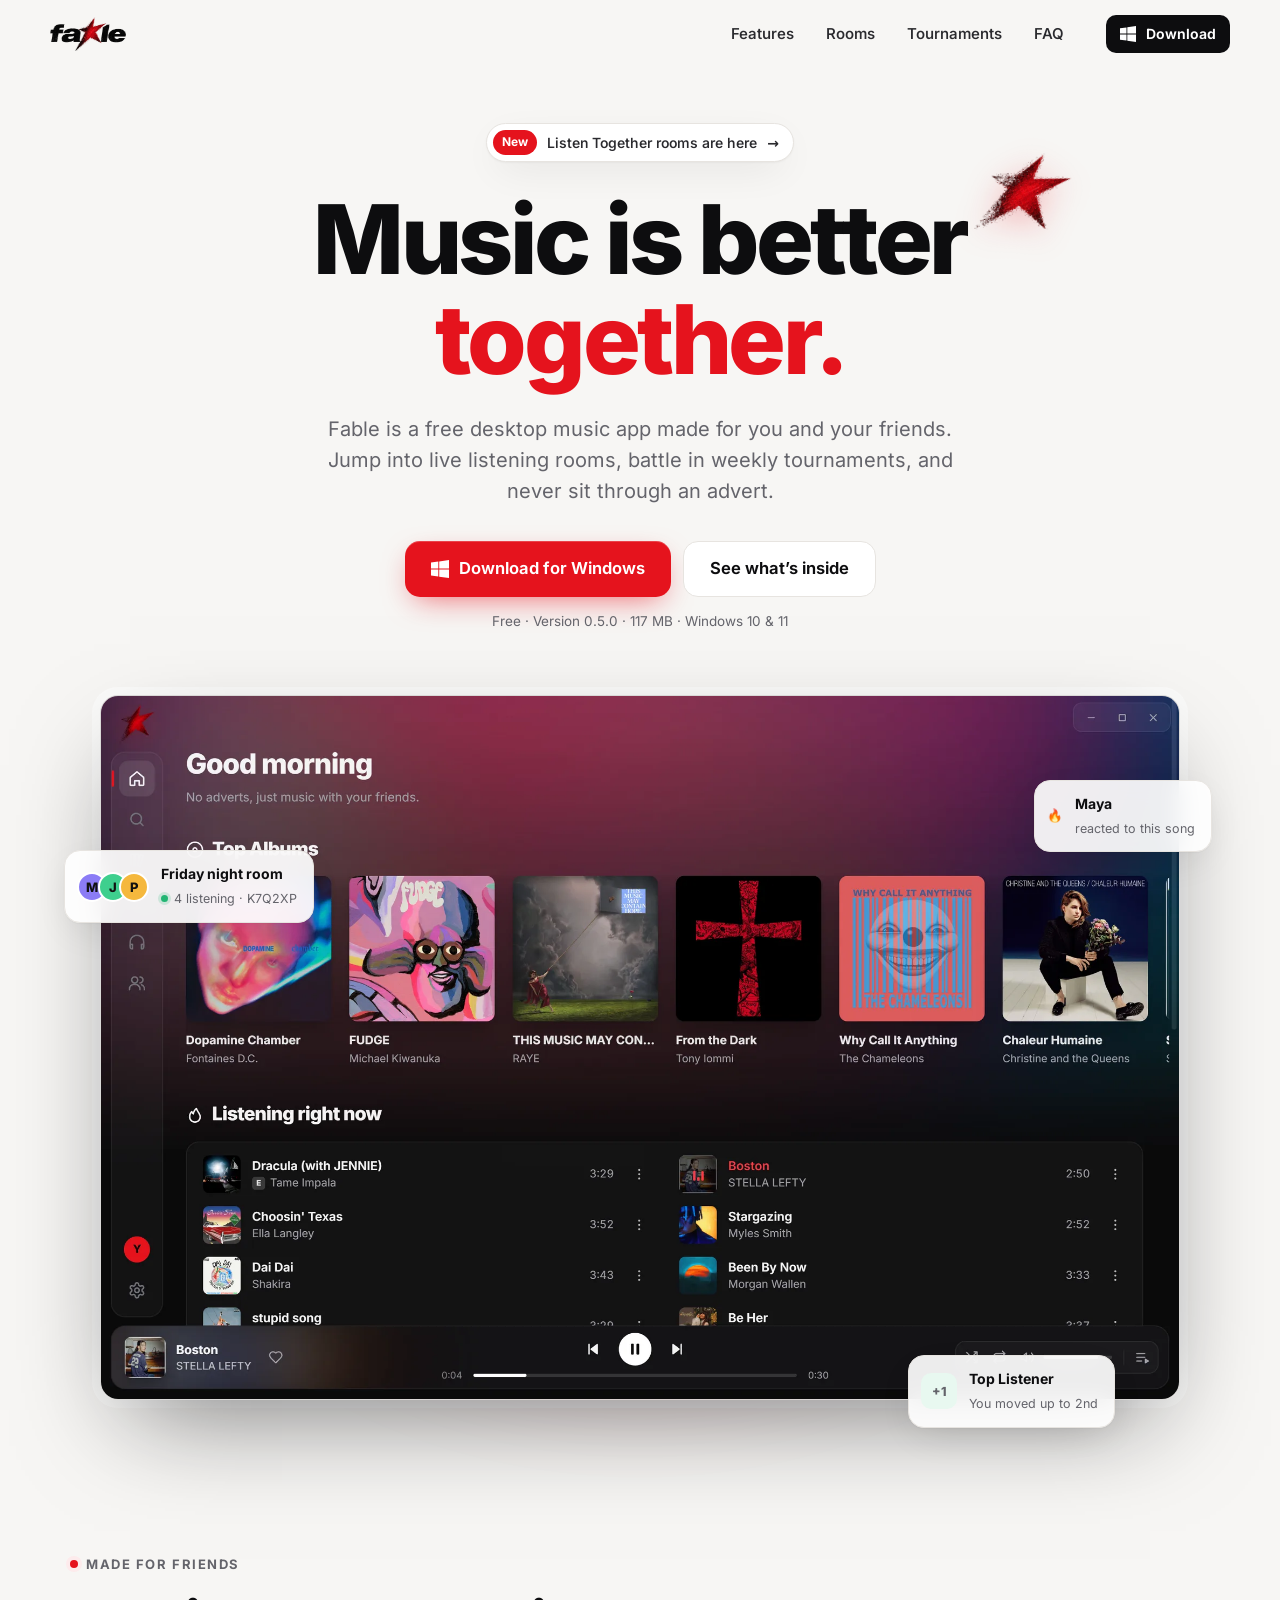
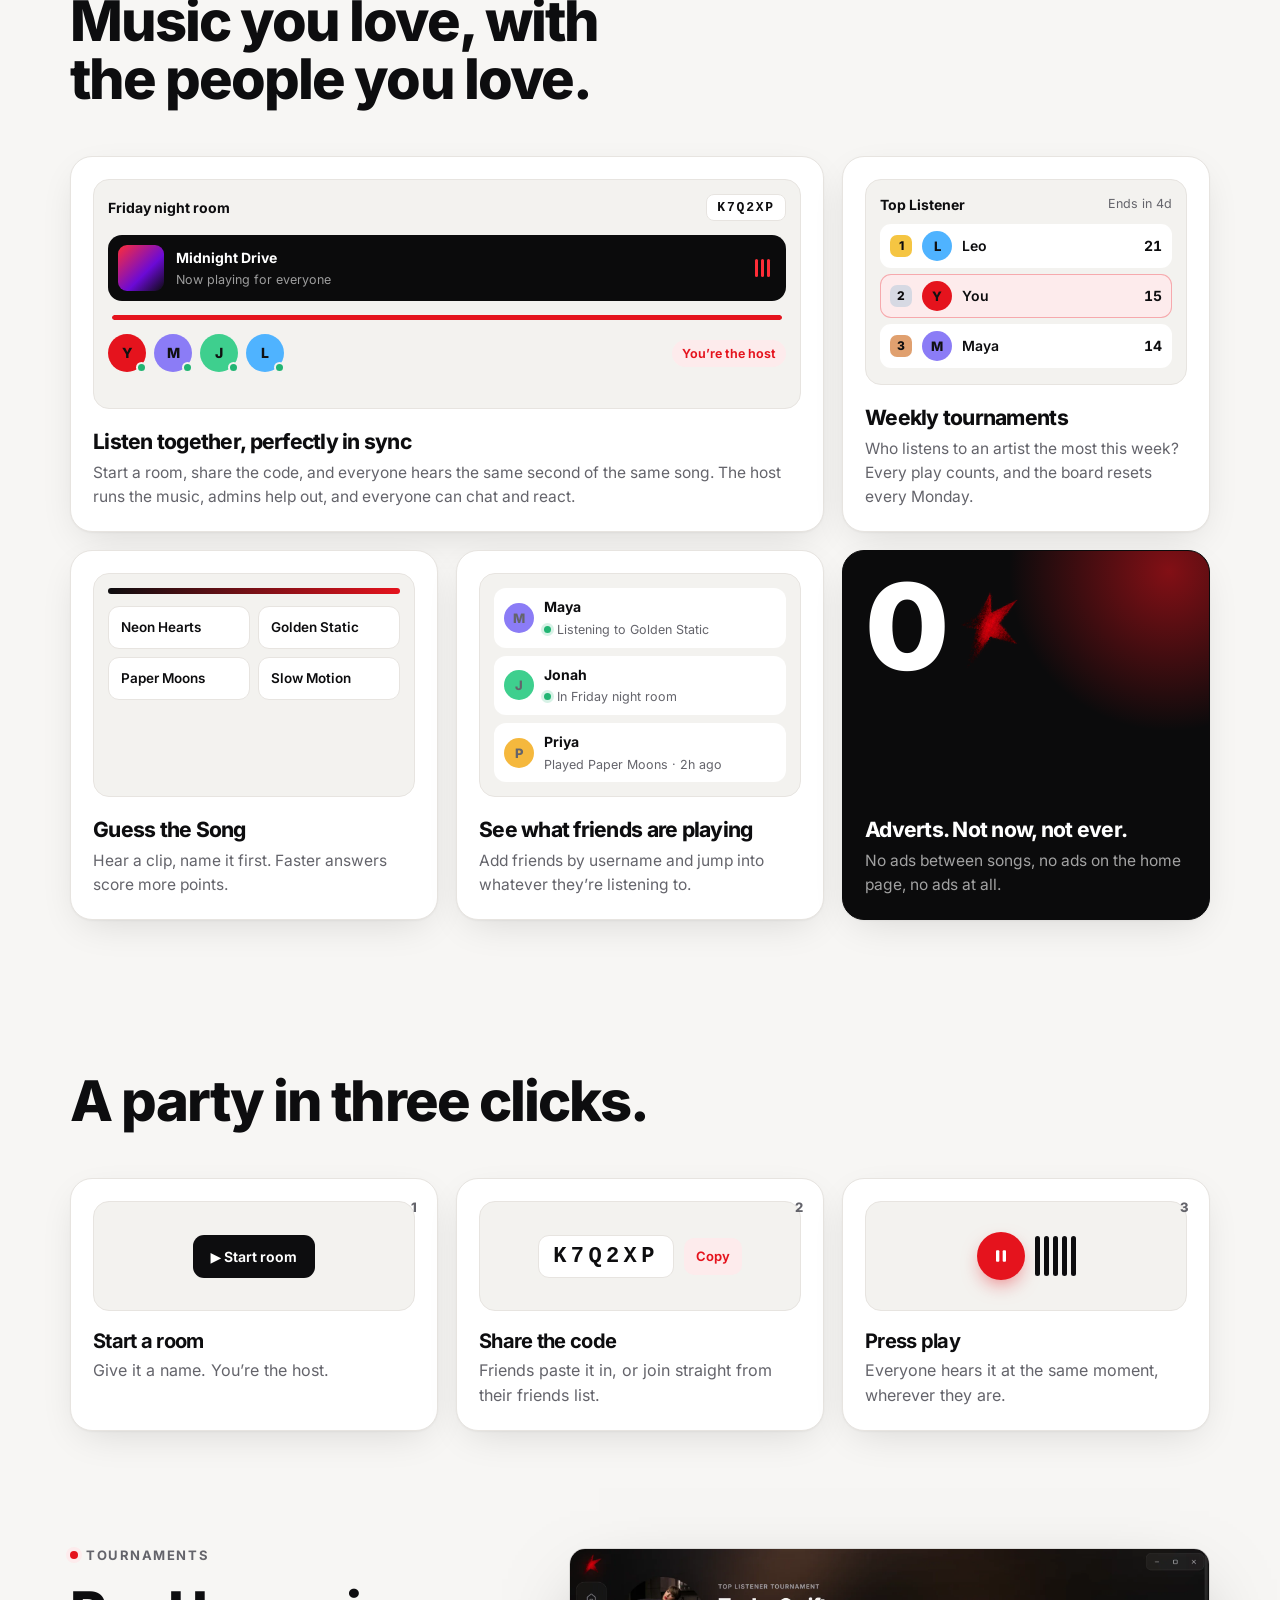
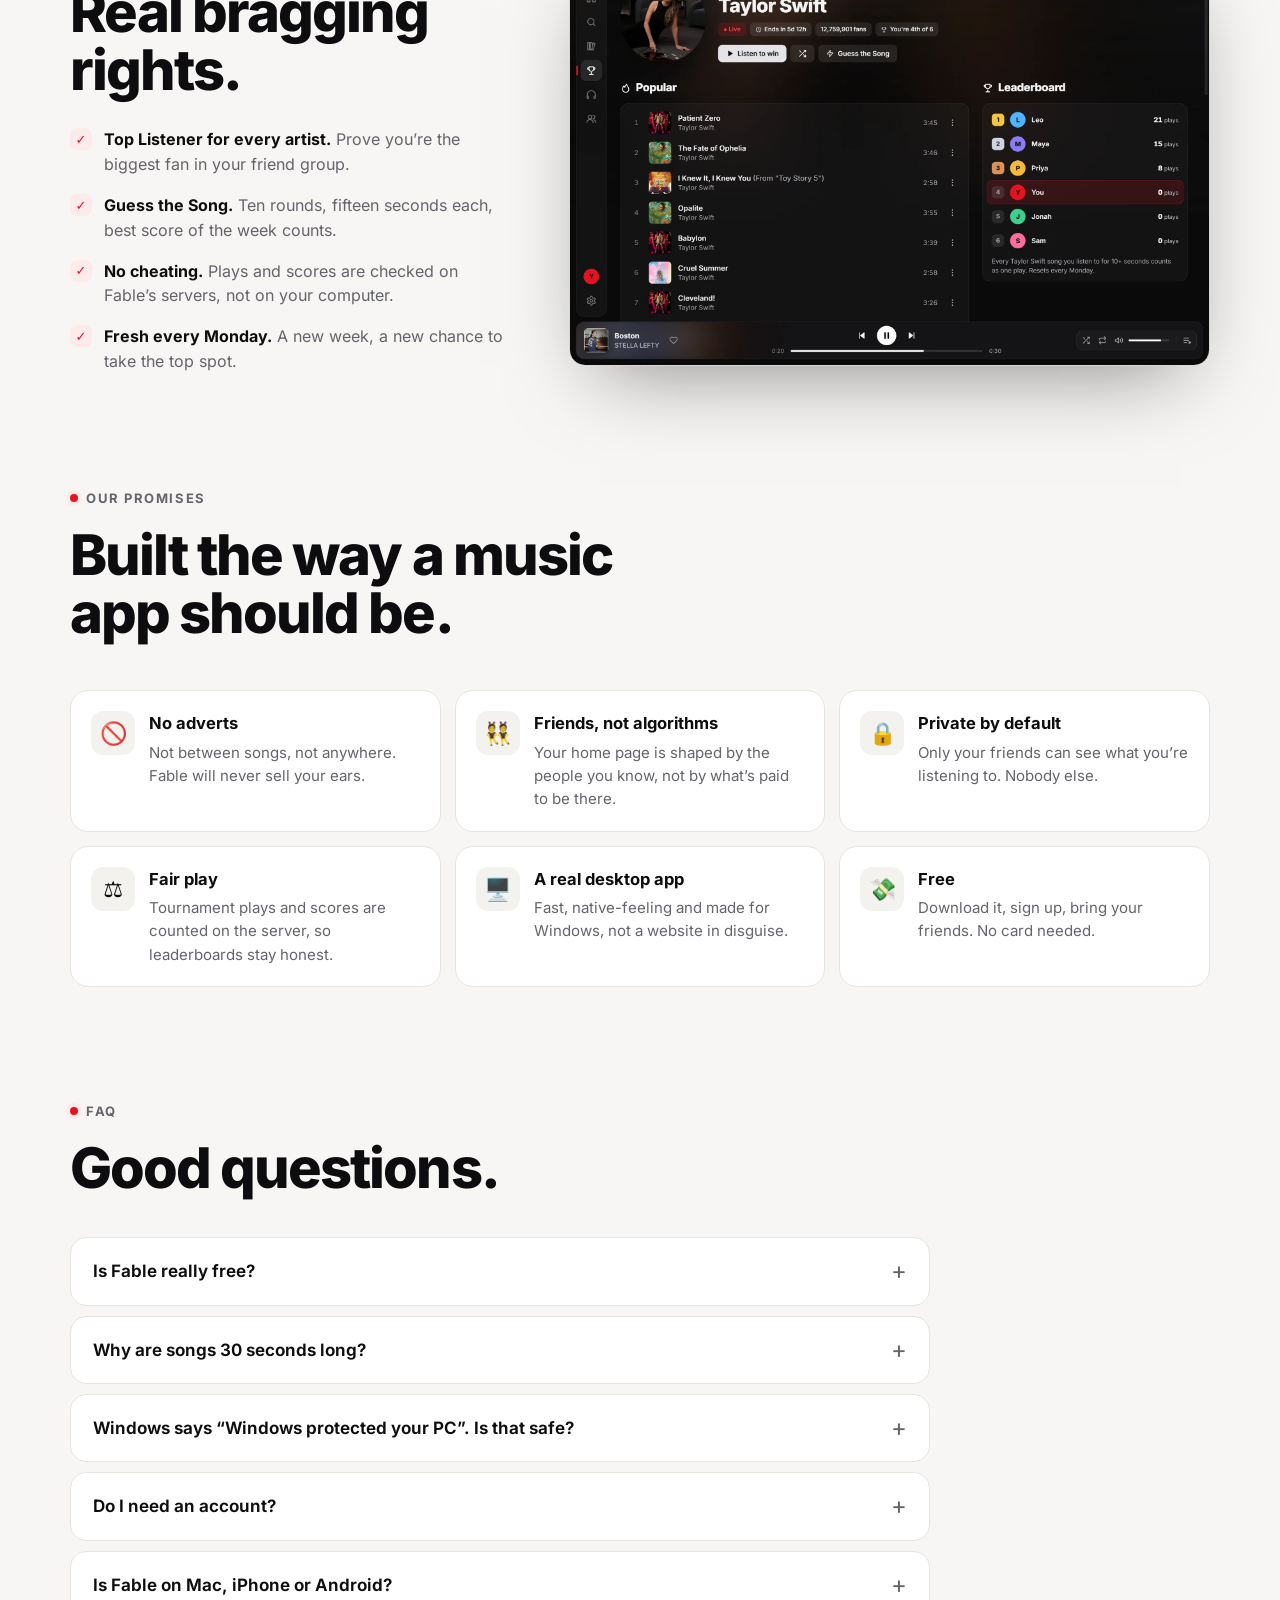
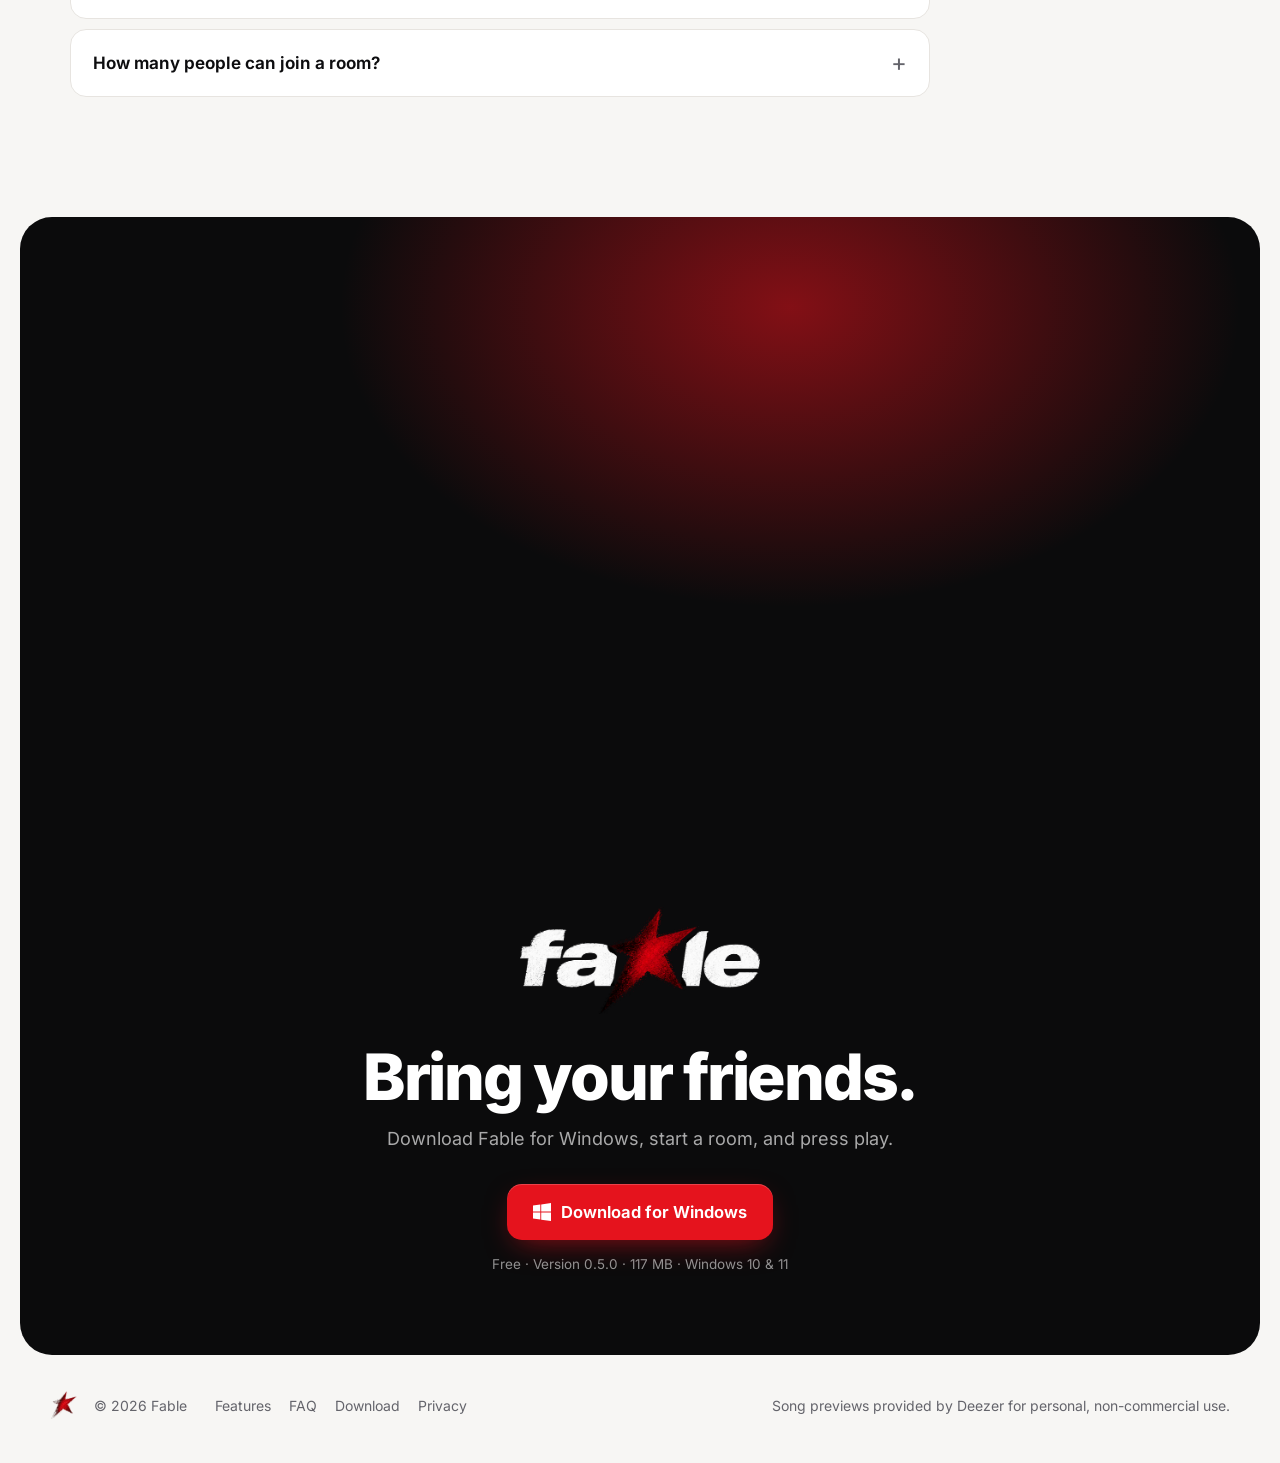
==== commit 40669d3f: "Launch prep: account deletion, block/report, update alerts, privacy policy - Settings → Privacy: blo" ====
--- a/index.html
+++ b/index.html
@@ -7,7 +7,8 @@
   <meta name="description" content="Fable is a free desktop music app for you and your friends. Live listening rooms, weekly tournaments, and no adverts. Ever.">
   <meta property="og:title" content="Fable: music with your friends">
   <meta property="og:description" content="Live listening rooms, weekly tournaments, and no adverts. Ever.">
-  <meta property="og:image" content="assets/shots/home.webp">
+  <meta property="og:image" content="https://officialfable.github.io/assets/shots/home.webp">
+  <meta property="og:url" content="https://officialfable.github.io/">
   <meta name="theme-color" content="#f7f6f4">
   <link rel="icon" type="image/png" href="assets/favicon.png">
   <link rel="apple-touch-icon" href="assets/apple-touch-icon.png">
@@ -245,8 +246,9 @@
         <a href="#features">Features</a>
         <a href="#faq">FAQ</a>
         <a href="#download">Download</a>
+        <a href="privacy.html">Privacy</a>
       </nav>
-      <span class="footer-note">Song previews provided by Deezer.</span>
+      <span class="footer-note">Song previews provided by Deezer for personal, non-commercial use.</span>
     </div>
   </footer>
 
--- a/styles.css
+++ b/styles.css
@@ -246,6 +246,20 @@
 .footer nav a:hover { color: var(--ink); }
 .footer-note { margin-left: auto; }
 
+/* ============ Legal pages (privacy policy) ============ */
+
+.nav-back { margin-left: auto; }
+.legal { max-width: 760px; margin: 0 auto; padding: 56px 20px 40px; }
+.legal h1 { font-size: clamp(36px, 6vw, 56px); font-weight: 820; }
+.legal .updated { color: var(--muted); margin-top: 14px; font-size: 14.5px; }
+.legal h2 { font-size: 23px; font-weight: 750; margin: 40px 0 10px; letter-spacing: -0.02em; }
+.legal p, .legal li { color: var(--ink-2); font-size: 16.5px; line-height: 1.65; }
+.legal p + p { margin-top: 12px; }
+.legal ul { margin: 8px 0 0; padding-left: 22px; display: flex; flex-direction: column; gap: 8px; }
+.legal a { color: var(--red); text-decoration: underline; text-underline-offset: 3px; }
+.legal-summary { margin-top: 32px; padding: 20px 22px; border-radius: 18px; background: var(--surface); border: 1px solid var(--line); box-shadow: var(--shadow); }
+.legal-summary b { font-size: 16px; }
+
 /* ============ Toast ============ */
 
 .toast { position: fixed; left: 50%; bottom: 28px; transform: translate(-50%, 20px); opacity: 0; pointer-events: none; z-index: 100; padding: 13px 20px; border-radius: 14px; background: var(--ink); color: #fff; font-weight: 600; font-size: 14.5px; box-shadow: 0 16px 40px rgba(0, 0, 0, .3); transition: opacity .2s, transform .2s; max-width: calc(100vw - 32px); }
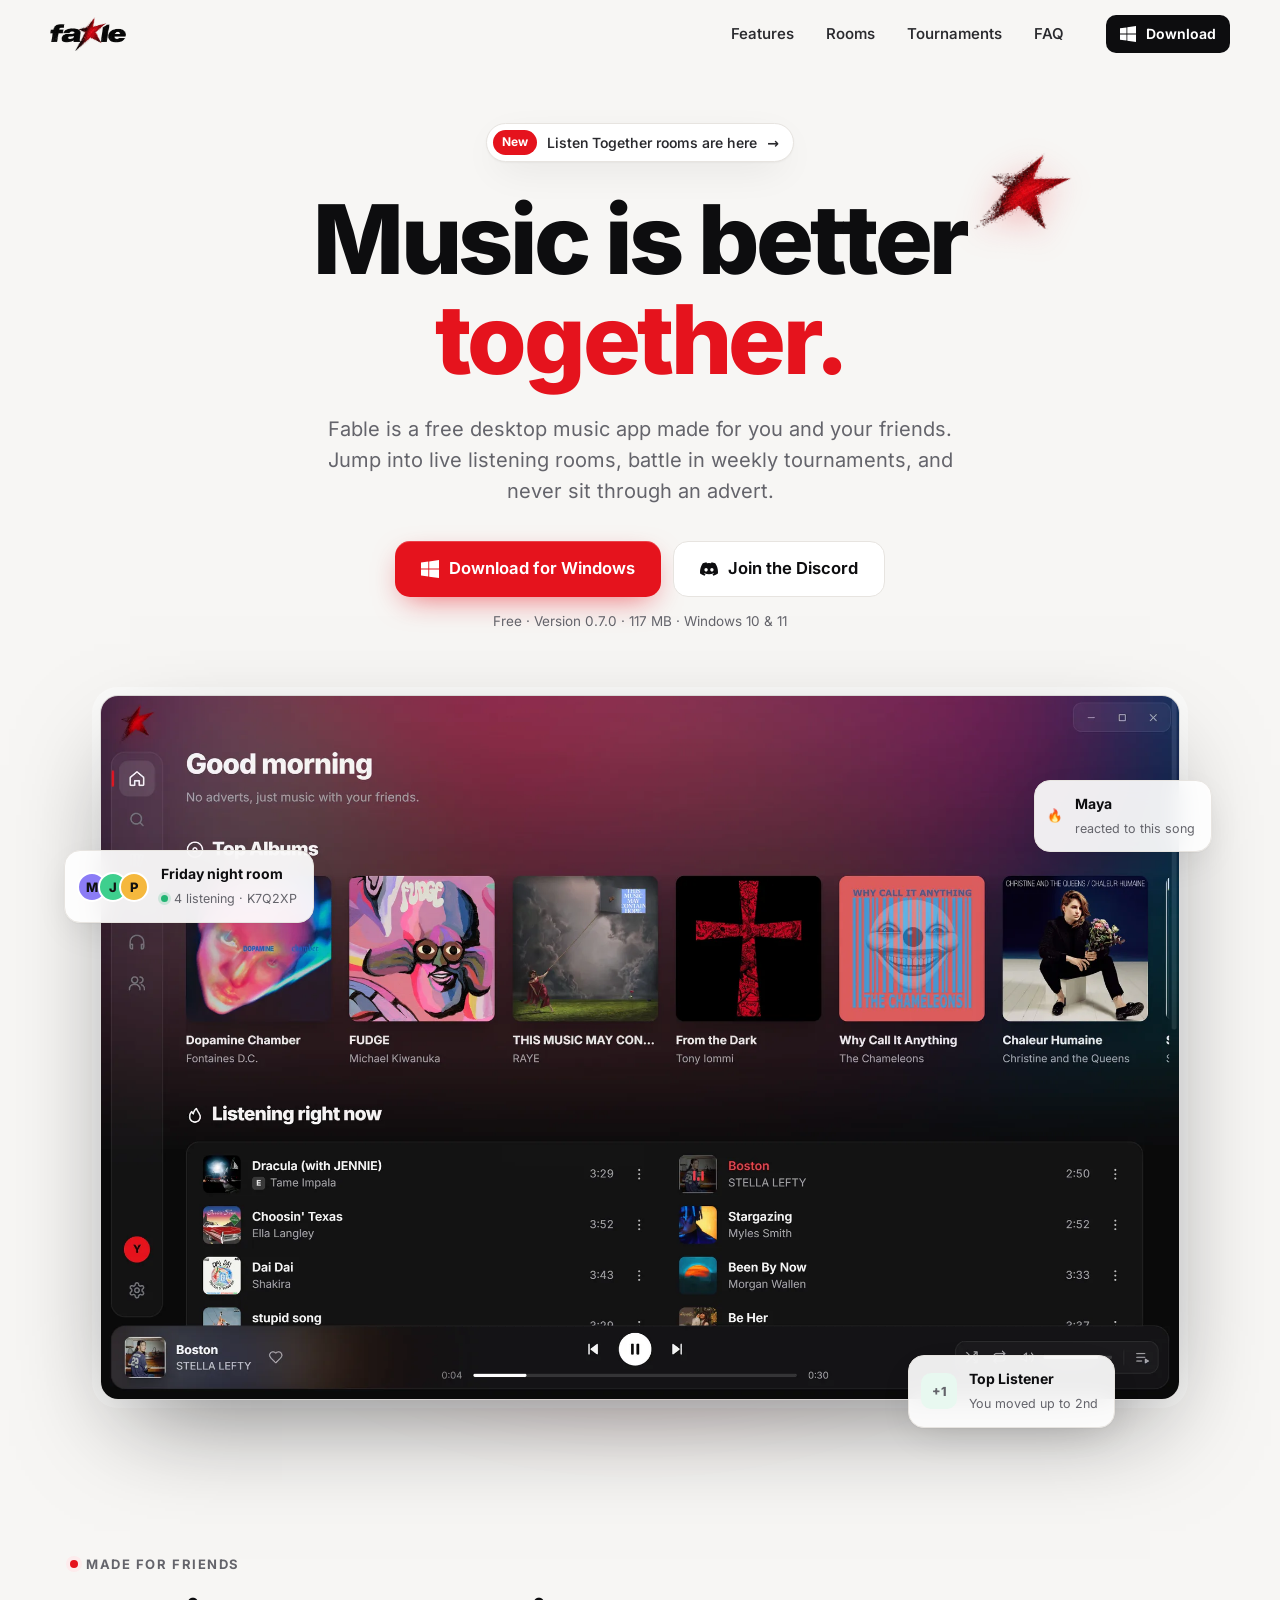
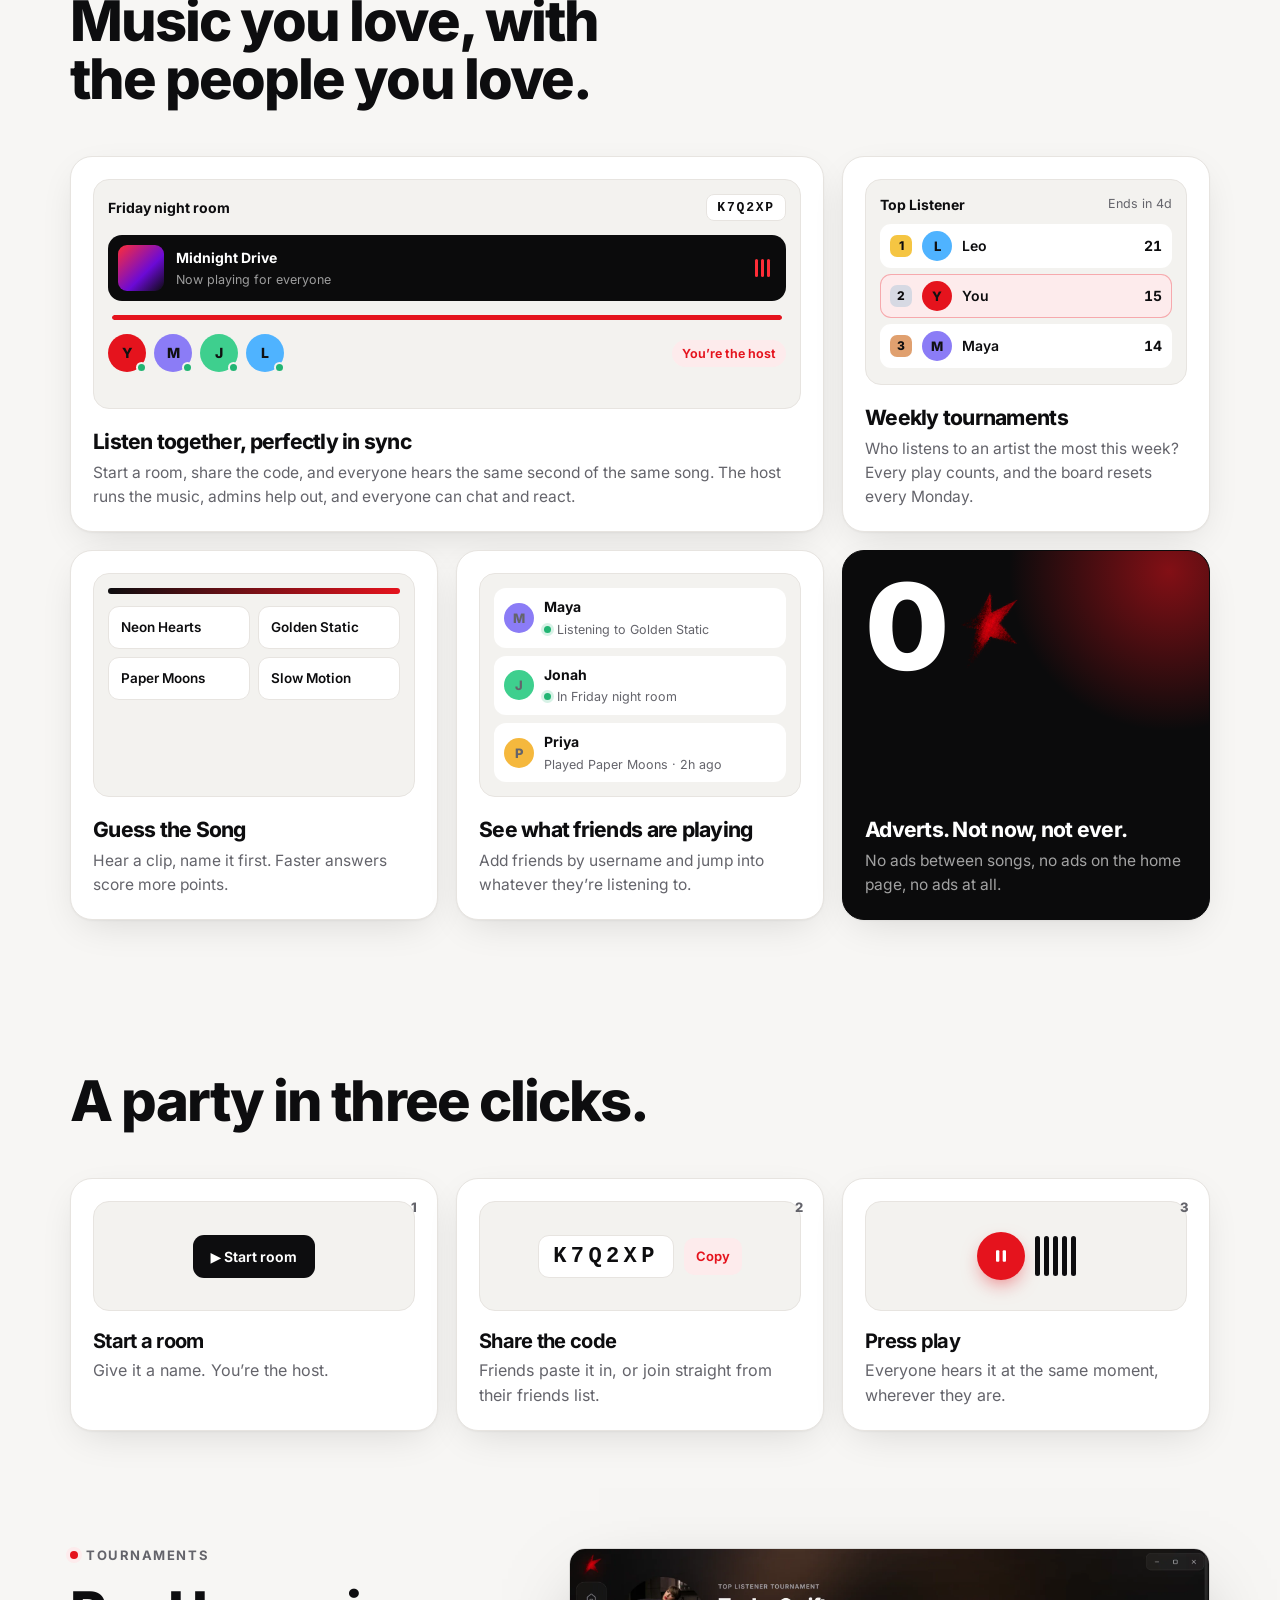
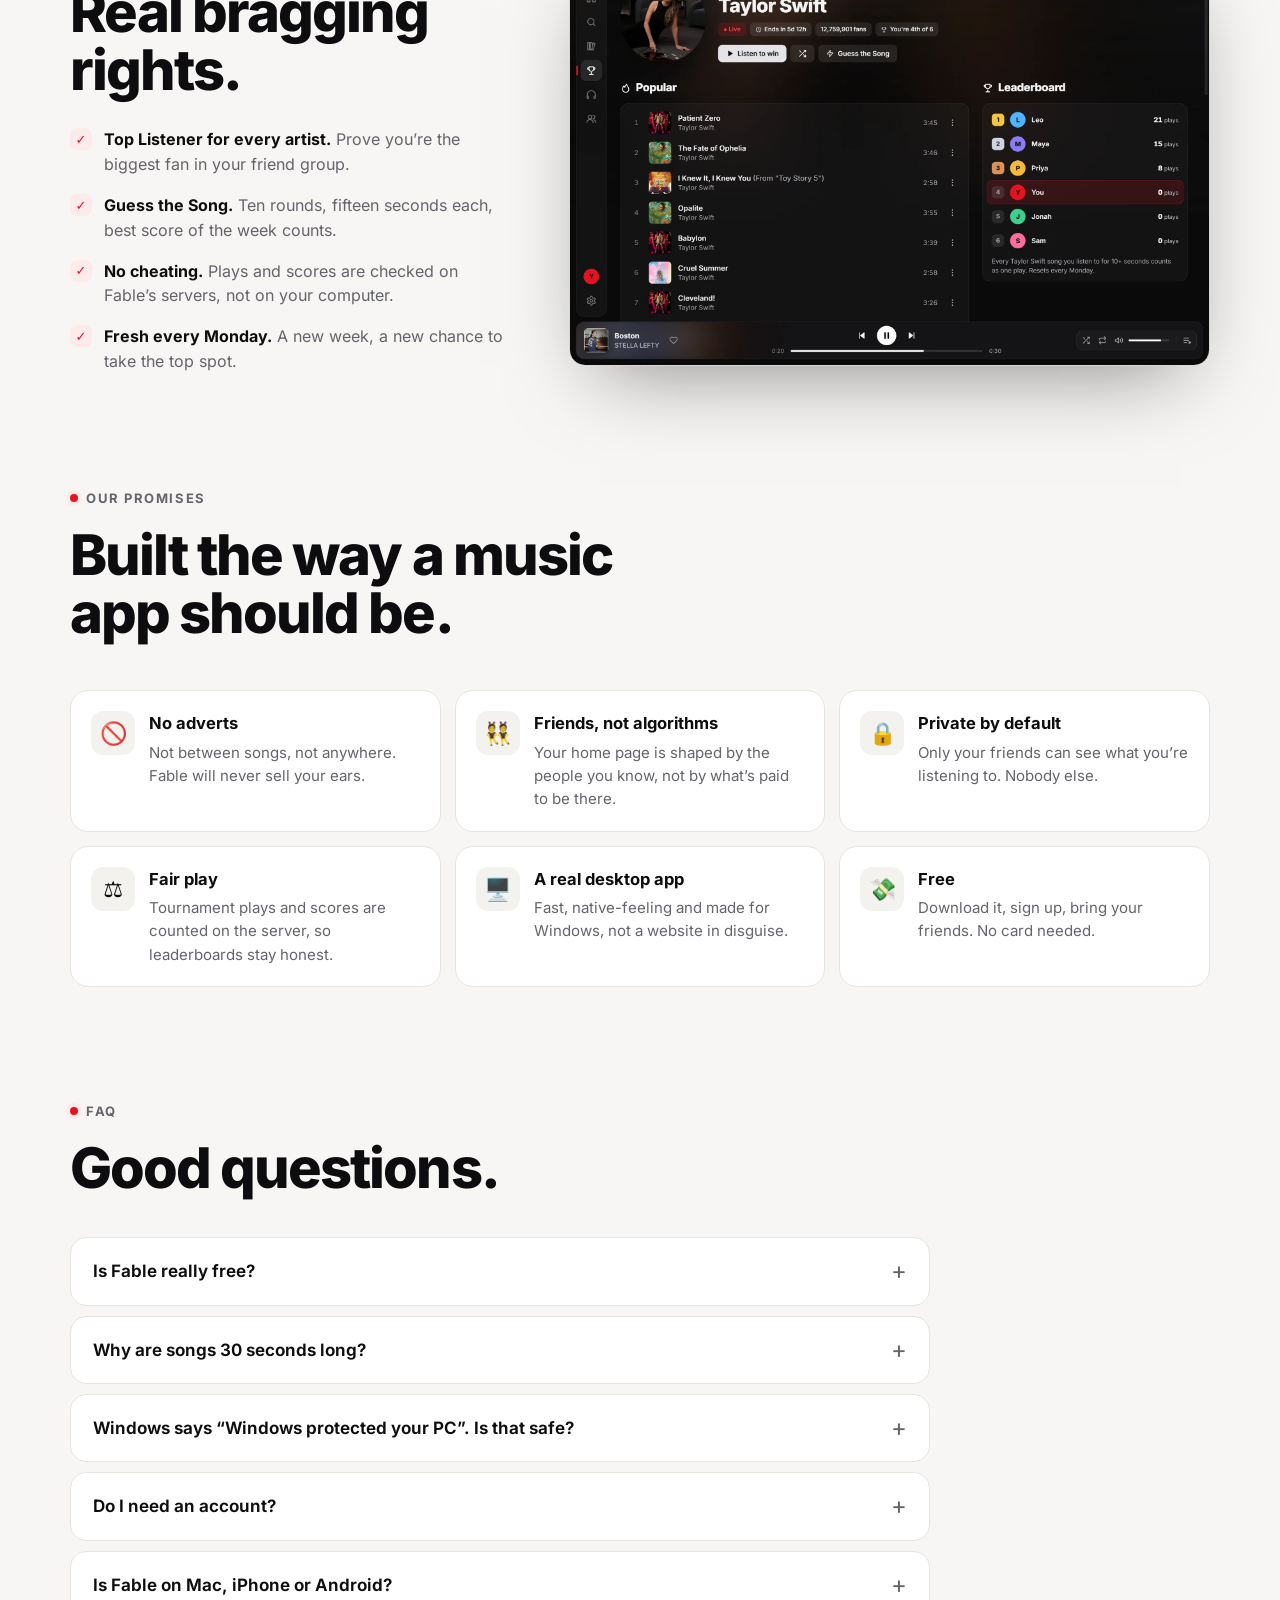
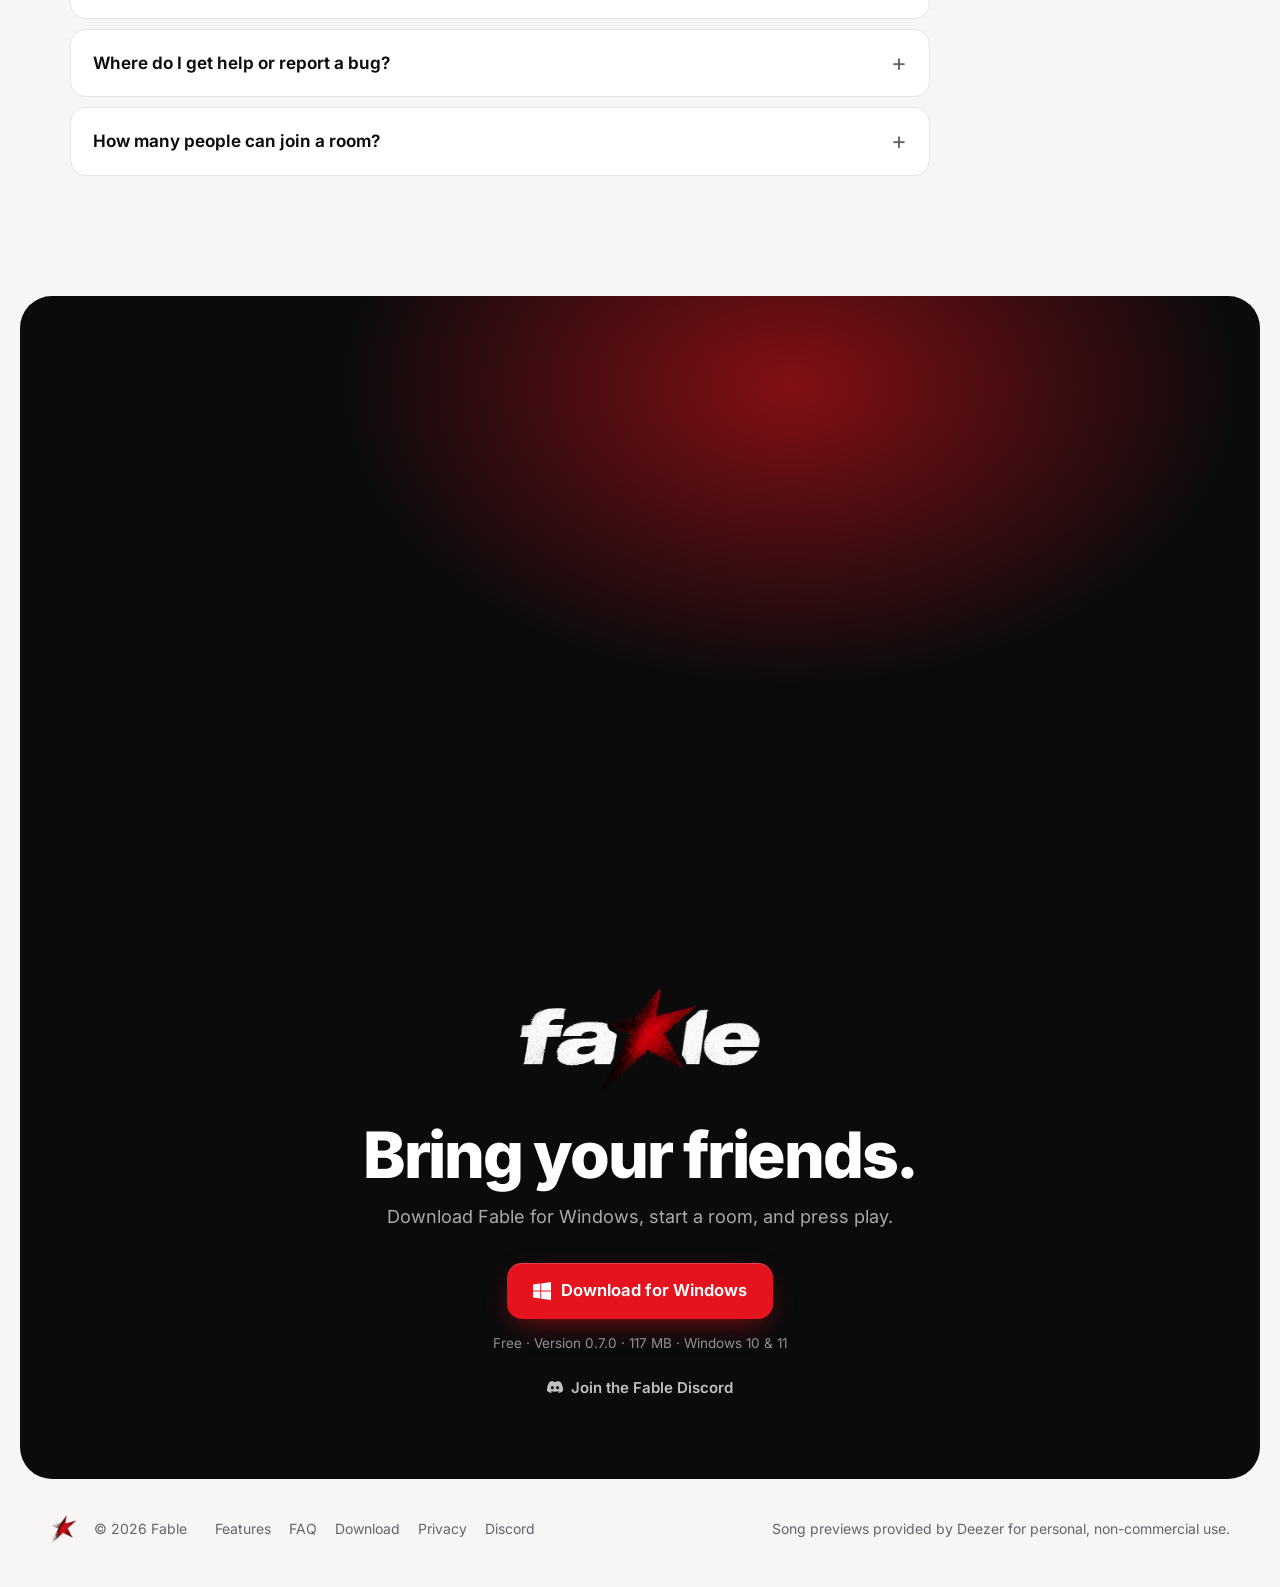
==== commit 2f53be1f: "Release 0.7.0: Discord status, public leaderboards, Discord links - "Listening to …" on your Discord" ====
--- a/index.html
+++ b/index.html
@@ -46,7 +46,7 @@
           <svg class="win" viewBox="0 0 16 16" aria-hidden="true"><path d="M0 2.3 6.5 1.4v6.2H0zm7.3-1L16 0v7.6H7.3zM0 8.4h6.5v6.2L0 13.7zm7.3 0H16V16l-8.7-1.2z"/></svg>
           Download for Windows
         </a>
-        <a class="btn btn-ghost btn-lg" href="#features">See what’s inside</a>
+        <a class="btn btn-ghost btn-lg" href="https://discord.gg/WQUrTCGfDJ" target="_blank" rel="noopener"><svg class="win" viewBox="0 0 24 24" aria-hidden="true"><path d="M20.3 4.4A19.8 19.8 0 0 0 15.4 3l-.6 1.3a18.4 18.4 0 0 0-5.6 0L8.6 3a19.7 19.7 0 0 0-4.9 1.4C.6 9.1-.3 13.6.1 18.1a19.9 19.9 0 0 0 6 3l1.3-2.1a12.9 12.9 0 0 1-2-1l.5-.4a14.2 14.2 0 0 0 12.2 0l.5.4c-.6.4-1.3.7-2 1l1.3 2.1a19.9 19.9 0 0 0 6-3c.5-5.2-.9-9.7-3.6-13.7zM8.1 15.4c-1.2 0-2.2-1.1-2.2-2.4s1-2.4 2.2-2.4 2.2 1.1 2.2 2.4-1 2.4-2.2 2.4zm7.8 0c-1.2 0-2.2-1.1-2.2-2.4s1-2.4 2.2-2.4 2.2 1.1 2.2 2.4-1 2.4-2.2 2.4z"/></svg> Join the Discord</a>
       </div>
       <p class="fine reveal" data-version>Free · Windows 10 &amp; 11</p>
 
@@ -218,6 +218,10 @@
           <p>Not yet. Fable is Windows-only for now. Other platforms may come later.</p>
         </details>
         <details>
+          <summary>Where do I get help or report a bug?</summary>
+          <p>Join the <a href="https://discord.gg/WQUrTCGfDJ" target="_blank" rel="noopener">Fable Discord</a> and post in #help or #bug-reports. You can also download Fable and find rooms there.</p>
+        </details>
+        <details>
           <summary>How many people can join a room?</summary>
           <p>Up to 50. The host can make people admins, and the room can vote someone in as admin too.</p>
         </details>
@@ -235,6 +239,7 @@
         Download for Windows
       </a>
       <p class="fine light reveal" data-version>Free · Windows 10 &amp; 11</p>
+      <a class="cta-discord reveal" href="https://discord.gg/WQUrTCGfDJ" target="_blank" rel="noopener"><svg class="win" viewBox="0 0 24 24" aria-hidden="true"><path d="M20.3 4.4A19.8 19.8 0 0 0 15.4 3l-.6 1.3a18.4 18.4 0 0 0-5.6 0L8.6 3a19.7 19.7 0 0 0-4.9 1.4C.6 9.1-.3 13.6.1 18.1a19.9 19.9 0 0 0 6 3l1.3-2.1a12.9 12.9 0 0 1-2-1l.5-.4a14.2 14.2 0 0 0 12.2 0l.5.4c-.6.4-1.3.7-2 1l1.3 2.1a19.9 19.9 0 0 0 6-3c.5-5.2-.9-9.7-3.6-13.7zM8.1 15.4c-1.2 0-2.2-1.1-2.2-2.4s1-2.4 2.2-2.4 2.2 1.1 2.2 2.4-1 2.4-2.2 2.4zm7.8 0c-1.2 0-2.2-1.1-2.2-2.4s1-2.4 2.2-2.4 2.2 1.1 2.2 2.4-1 2.4-2.2 2.4z"/></svg> Join the Fable Discord</a>
     </section>
   </main>
 
@@ -247,6 +252,7 @@
         <a href="#faq">FAQ</a>
         <a href="#download">Download</a>
         <a href="privacy.html">Privacy</a>
+        <a href="https://discord.gg/WQUrTCGfDJ" target="_blank" rel="noopener">Discord</a>
       </nav>
       <span class="footer-note">Song previews provided by Deezer for personal, non-commercial use.</span>
     </div>
--- a/styles.css
+++ b/styles.css
@@ -19,6 +19,7 @@
 }
 
 * { box-sizing: border-box; }
+[hidden] { display: none !important; }
 html { scroll-behavior: smooth; scroll-padding-top: 90px; }
 body {
   margin: 0;
@@ -238,6 +239,10 @@
 .cta h2 { font-size: clamp(36px, 6vw, 64px); font-weight: 820; margin-top: 30px; }
 .cta p:not(.fine) { color: rgba(255, 255, 255, .65); margin: 14px 0 32px; font-size: 18px; }
 
+.cta-discord { display: inline-flex; align-items: center; gap: 8px; margin-top: 22px; color: rgba(255, 255, 255, .75); font-weight: 600; font-size: 15px; }
+.cta-discord:hover { color: #fff; }
+.faq details p a { color: var(--red); text-decoration: underline; text-underline-offset: 3px; }
+
 /* ============ Footer ============ */
 
 .footer { padding: 36px 20px 44px; }
@@ -259,6 +264,25 @@
 .legal a { color: var(--red); text-decoration: underline; text-underline-offset: 3px; }
 .legal-summary { margin-top: 32px; padding: 20px 22px; border-radius: 18px; background: var(--surface); border: 1px solid var(--line); box-shadow: var(--shadow); }
 .legal-summary b { font-size: 16px; }
+
+/* ============ Reset password page ============ */
+
+.reset { min-height: calc(100vh - 160px); display: grid; place-items: center; padding: 40px 20px; }
+.reset-card { width: min(420px, 100%); padding: 36px 30px 32px; border-radius: 26px; background: var(--surface); border: 1px solid var(--line); box-shadow: var(--shadow); text-align: center; }
+.reset-star { width: 64px; margin: 0 auto 18px; filter: drop-shadow(0 8px 16px rgba(229, 19, 29, .3)); }
+.reset-card h1 { font-size: 28px; font-weight: 800; }
+.muted-text { color: var(--muted); margin-top: 10px; }
+.reset-card form { display: flex; flex-direction: column; gap: 14px; }
+.reset-card label { display: flex; flex-direction: column; gap: 6px; text-align: left; font-size: 14px; font-weight: 600; color: var(--ink-2); }
+.field { height: 48px; padding: 0 14px; border-radius: 12px; border: 1px solid var(--line); background: #f3f2ef; font: inherit; font-size: 16px; color: var(--ink); outline: 0; }
+.field:focus { border-color: var(--red); background: #fff; box-shadow: 0 0 0 4px var(--red-soft); }
+.reset-card .btn { width: 100%; margin-top: 6px; }
+.pw-wrap { position: relative; display: flex; }
+.pw-wrap .field { flex: 1; padding-right: 50px; }
+.pw-eye { position: absolute; right: 6px; top: 50%; transform: translateY(-50%); width: 38px; height: 38px; border: 0; border-radius: 10px; background: none; color: var(--muted); display: grid; place-items: center; cursor: pointer; }
+.pw-eye:hover { color: var(--ink); background: rgba(13, 13, 15, .06); }
+.pw-eye svg { width: 20px; height: 20px; fill: none; stroke: currentColor; stroke-width: 2; stroke-linecap: round; stroke-linejoin: round; }
+.reset-error { margin: 0; padding: 10px 12px; border-radius: 10px; background: var(--red-soft); color: #b0101a; font-size: 14px; text-align: left; }
 
 /* ============ Toast ============ */
 
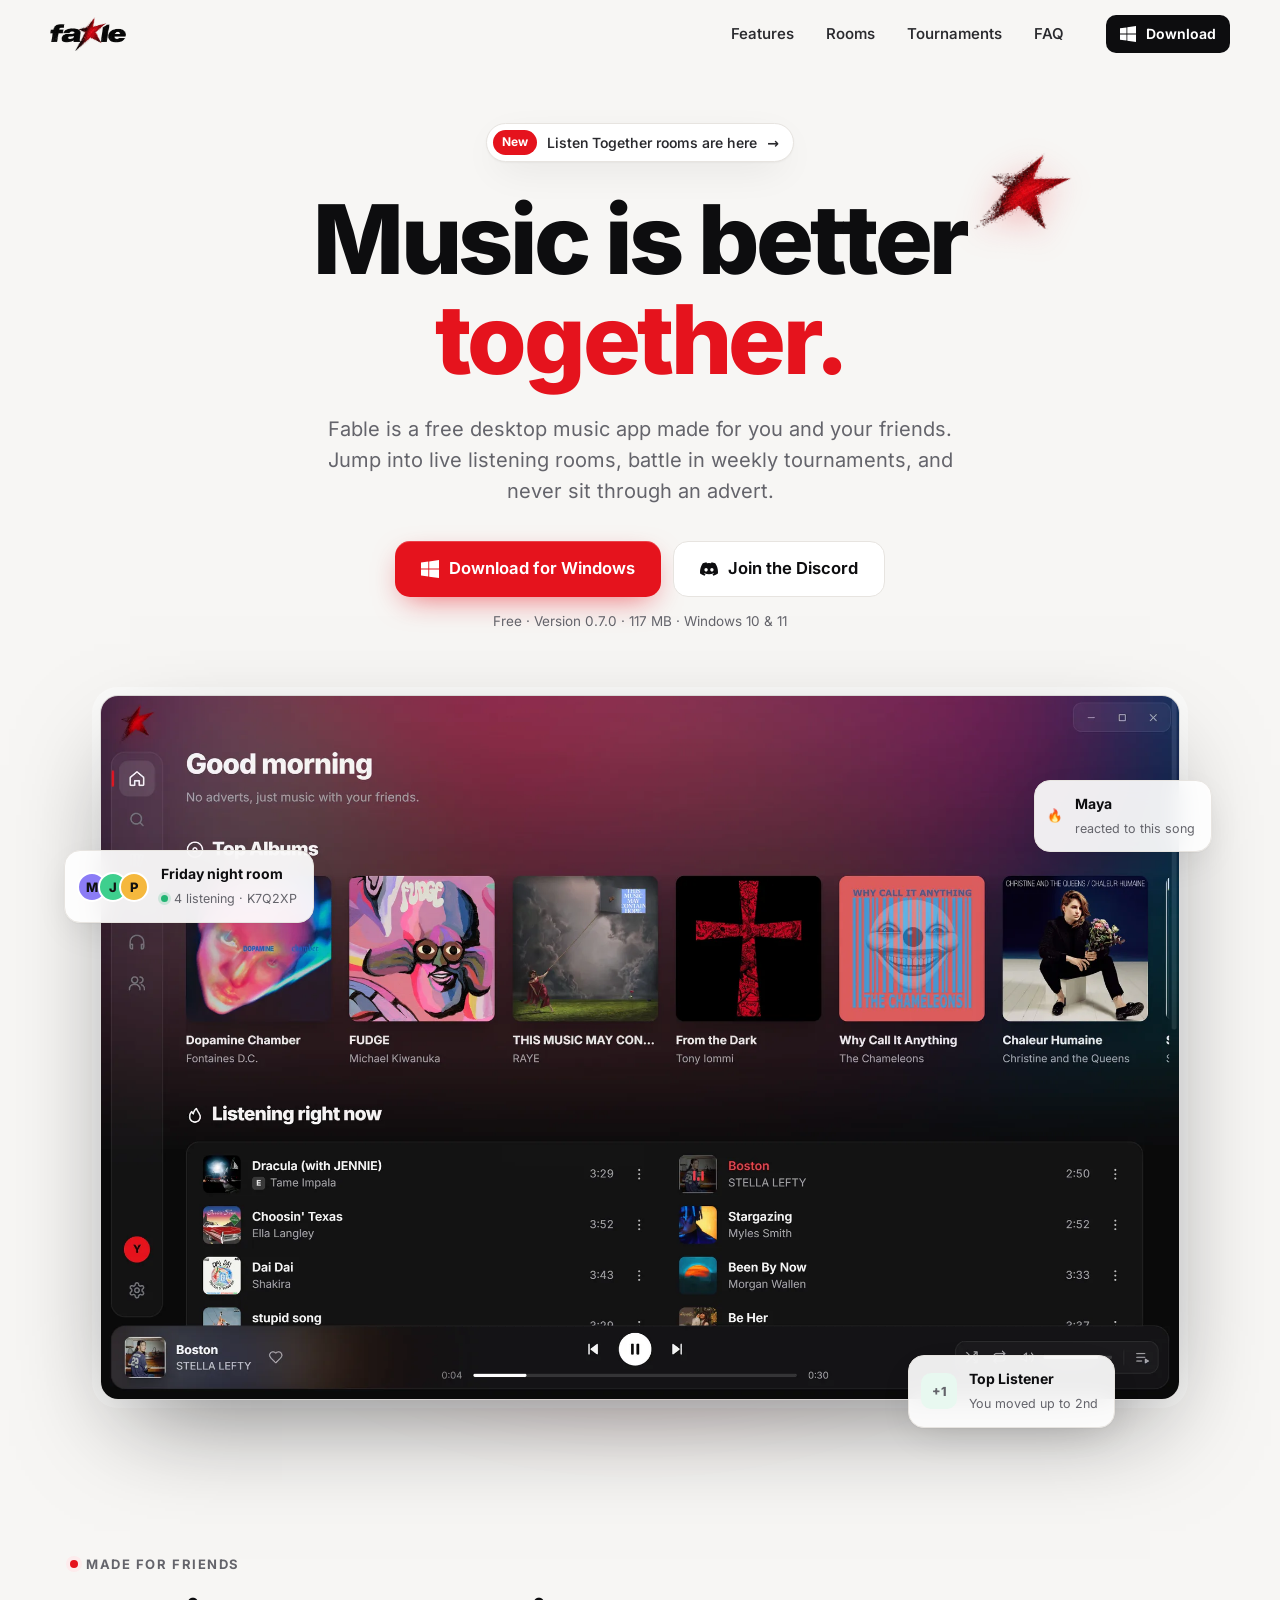
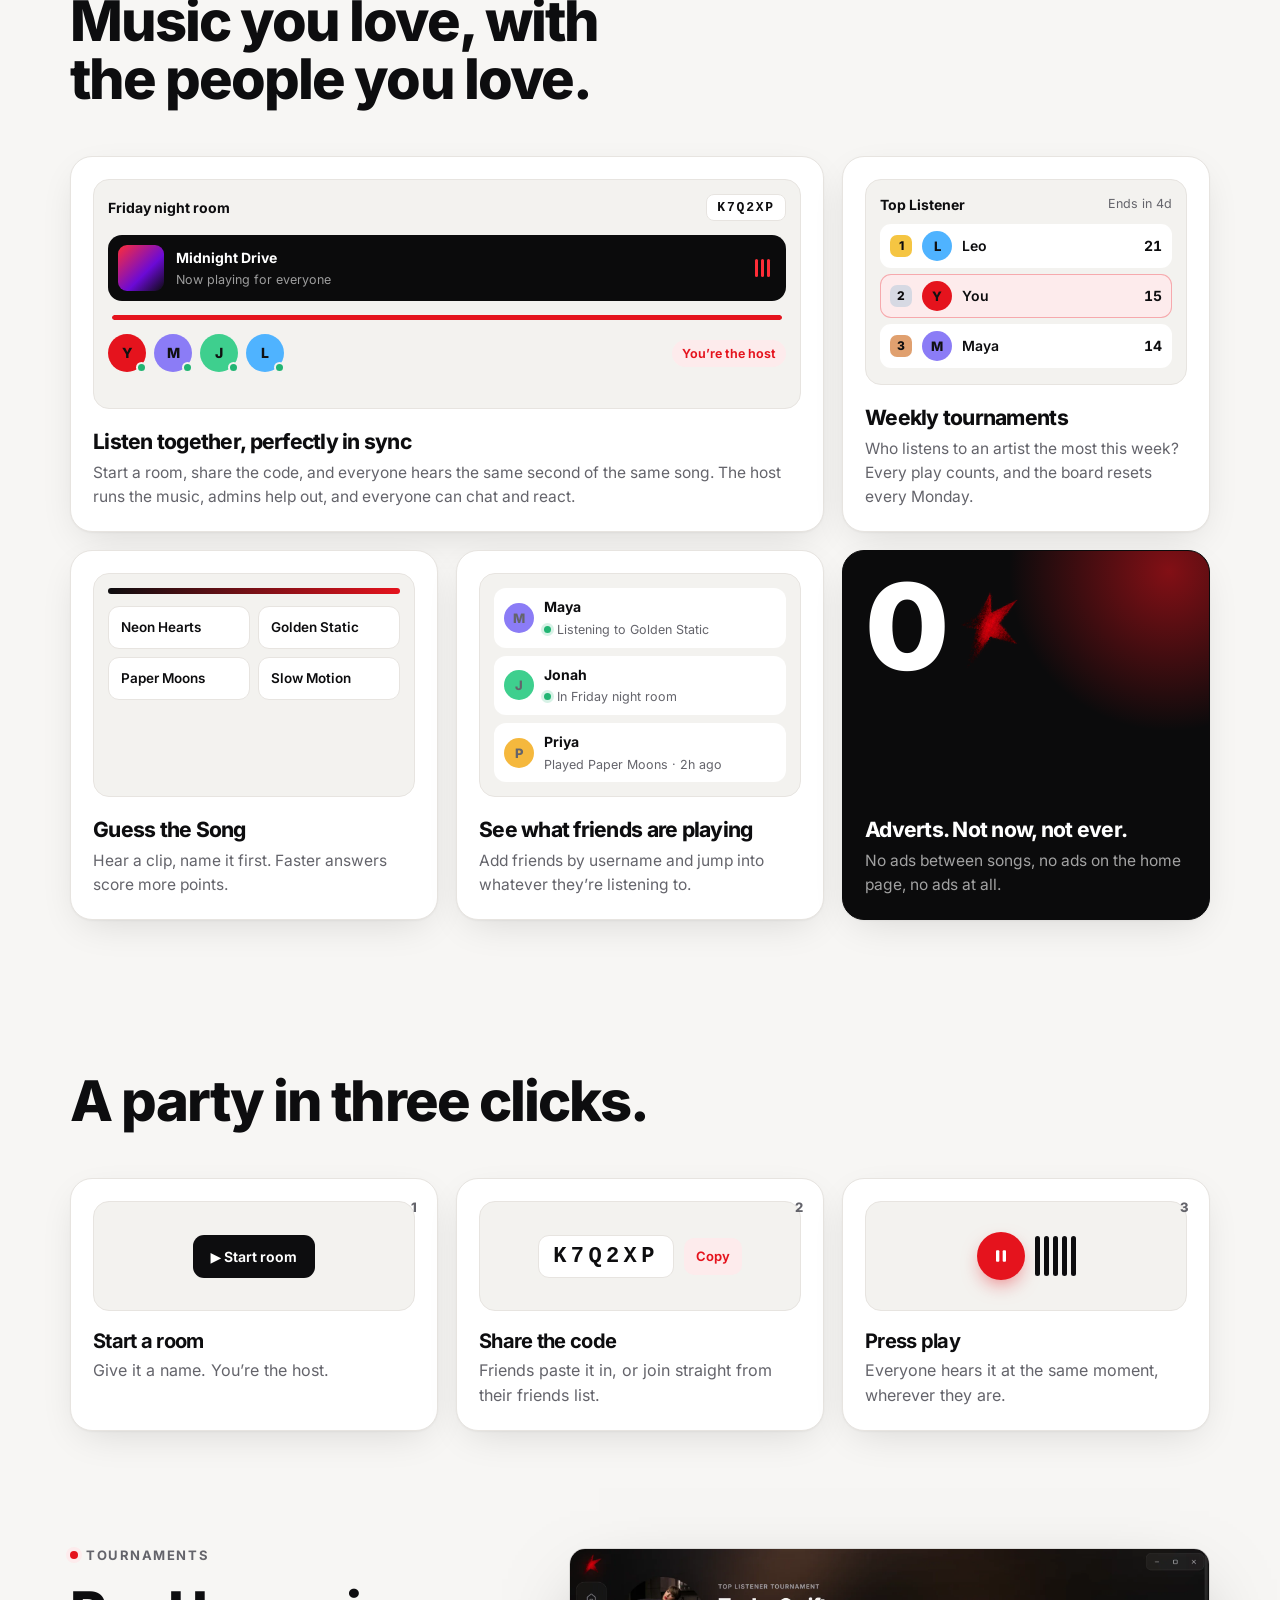
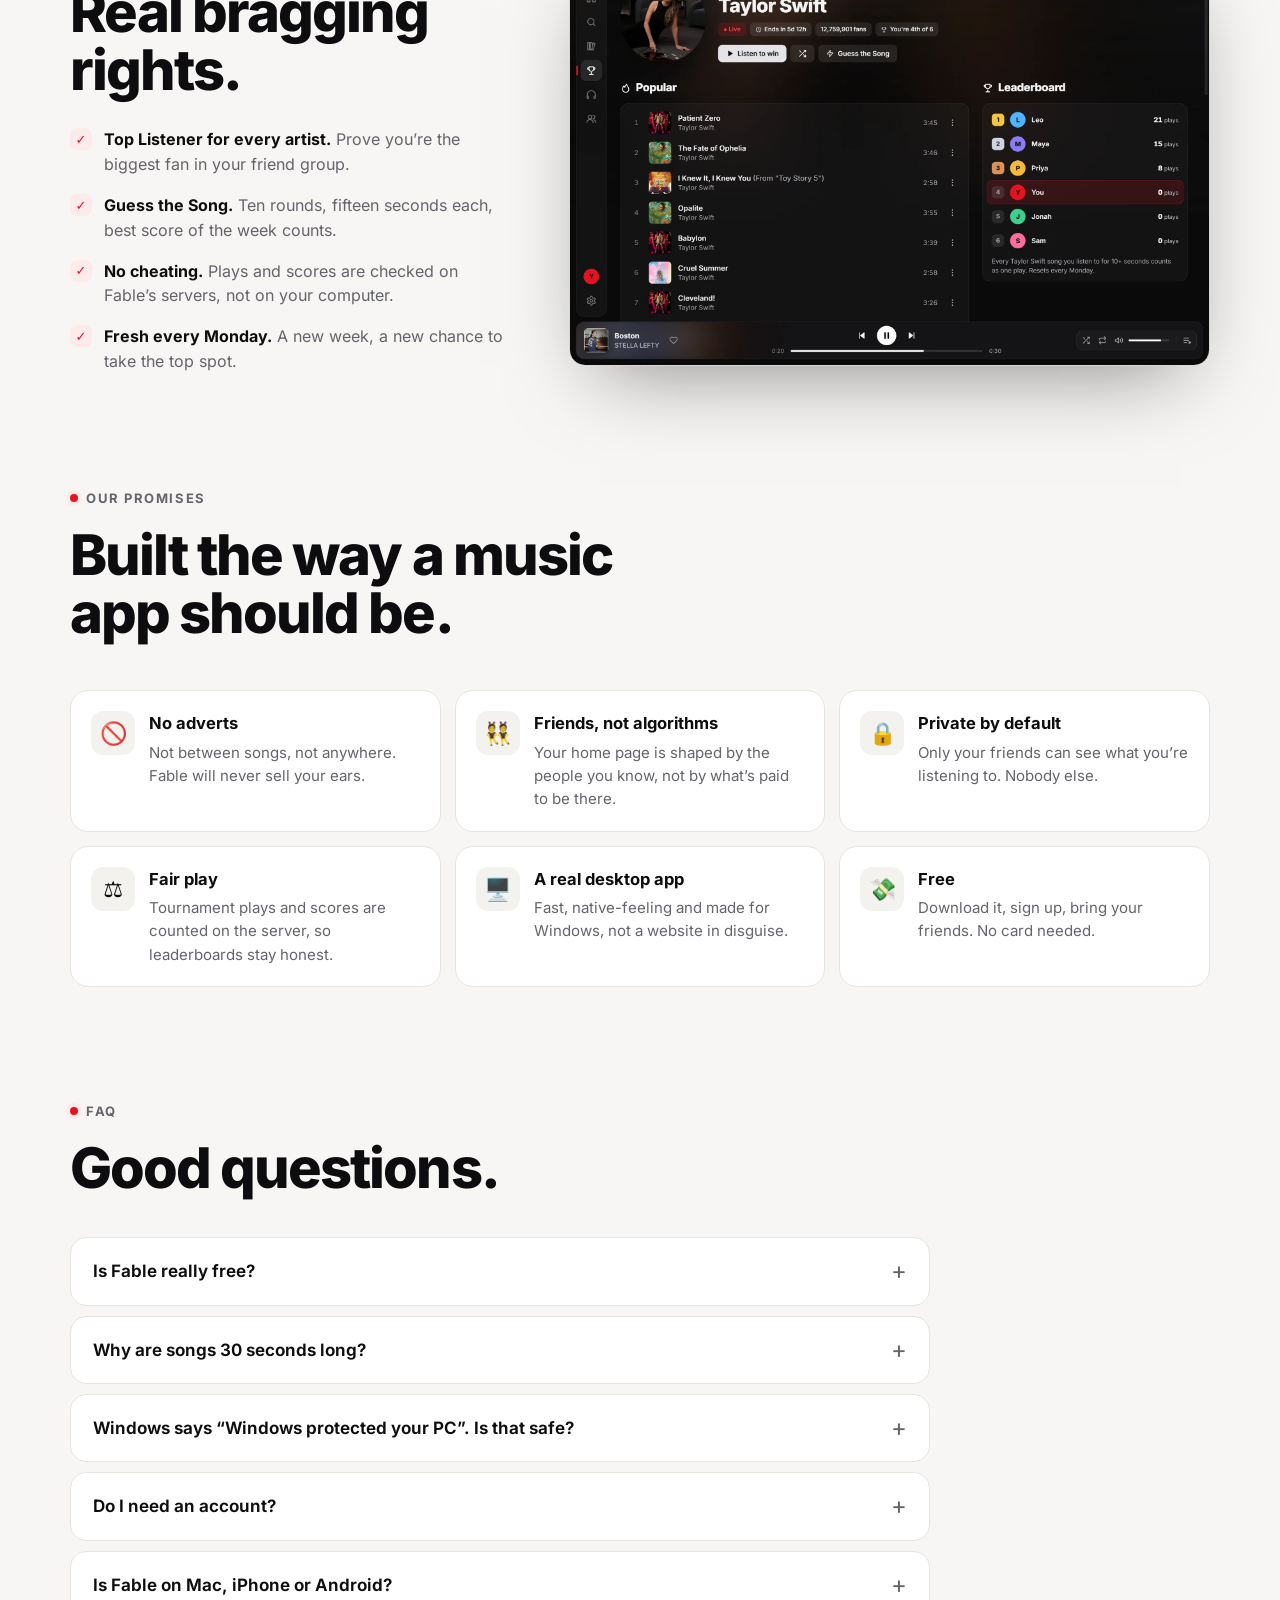
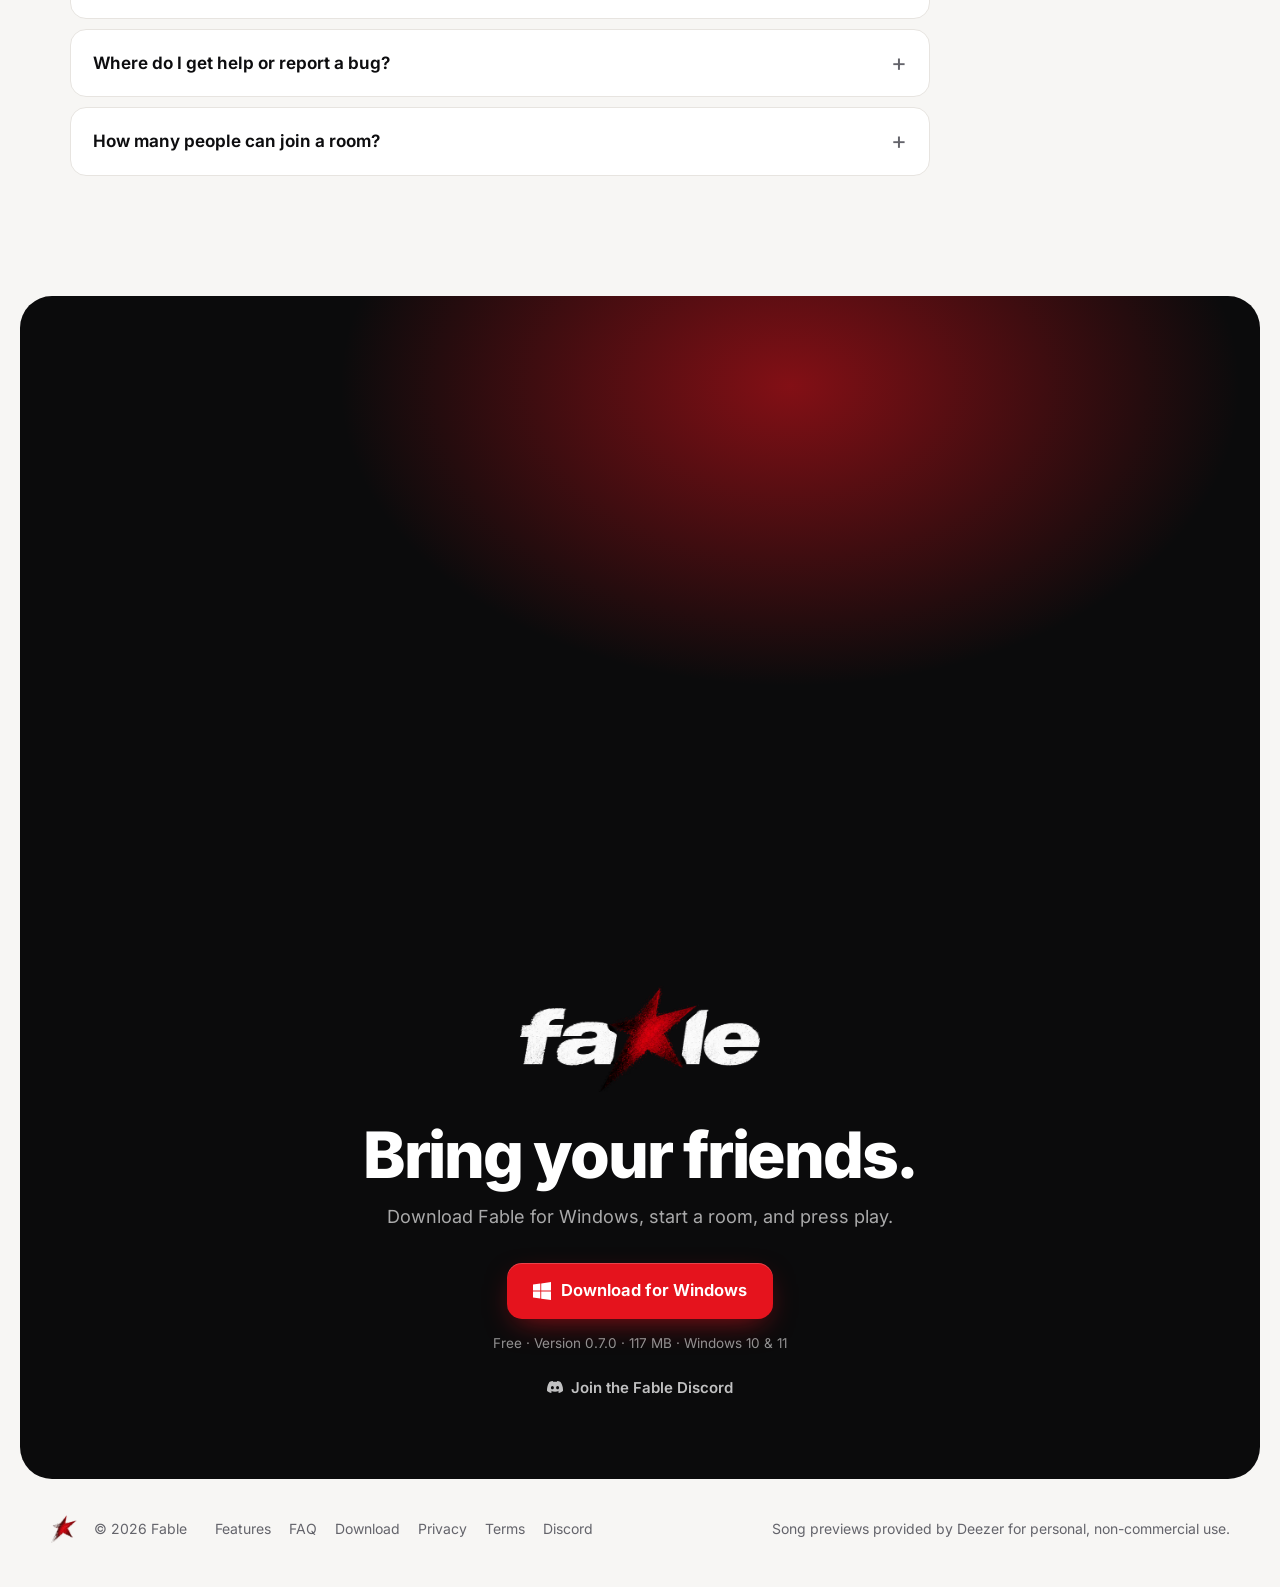
==== commit 43b30c1e: "Launch fixes: Terms of Service, Deezer credit links, report alerts in Discord - website/terms.html, " ====
--- a/index.html
+++ b/index.html
@@ -252,9 +252,10 @@
         <a href="#faq">FAQ</a>
         <a href="#download">Download</a>
         <a href="privacy.html">Privacy</a>
+        <a href="terms.html">Terms</a>
         <a href="https://discord.gg/WQUrTCGfDJ" target="_blank" rel="noopener">Discord</a>
       </nav>
-      <span class="footer-note">Song previews provided by Deezer for personal, non-commercial use.</span>
+      <span class="footer-note">Song previews provided by <a href="https://www.deezer.com" target="_blank" rel="noopener">Deezer</a> for personal, non-commercial use.</span>
     </div>
   </footer>
 
